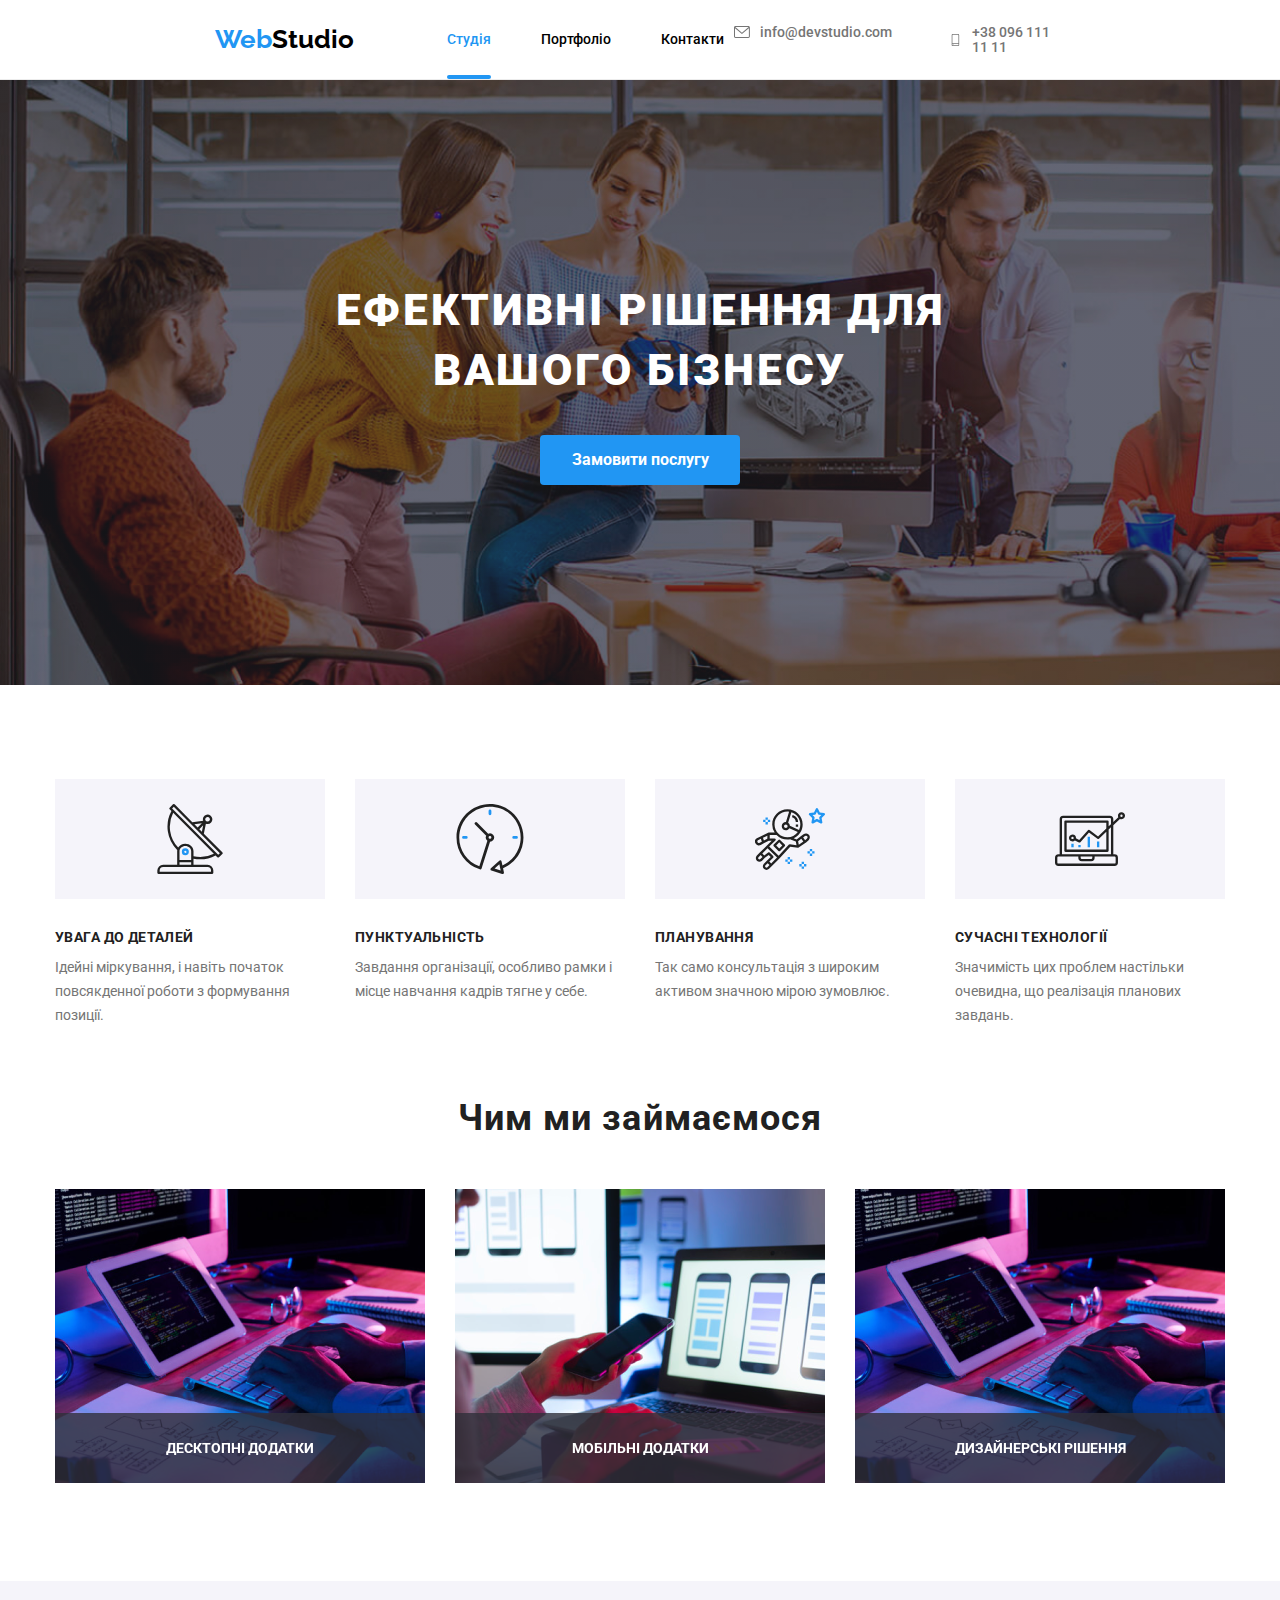
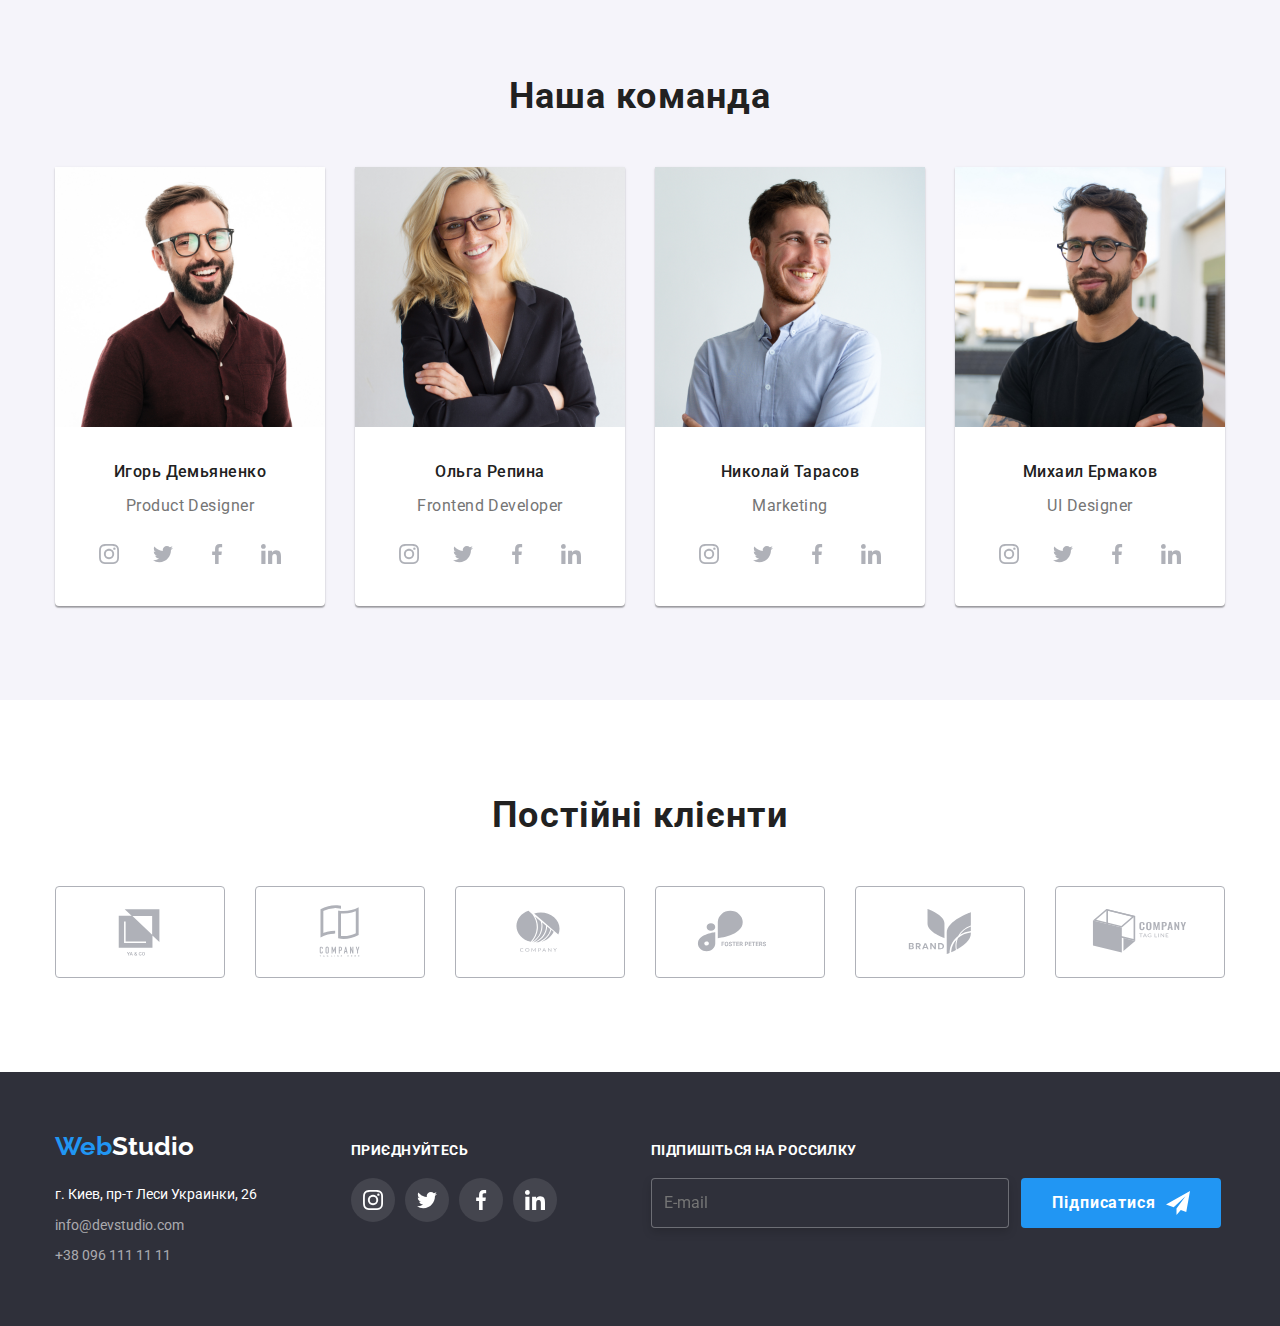
==== index.html @ 9e185c6f "Initial commit" ====
<!DOCTYPE html>
<html lang="ru">

<head>
  <meta charset="UTF-8" />
  <meta http-equiv="X-UA-Compatible" content="IE=edge" />
  <meta name="viewport" content="width=device-width, initial-scale=1.0" />

  <link rel="preconnect" href="https://fonts.googleapis.com" />
  <link rel="preconnect" href="https://fonts.gstatic.com" crossorigin />
  <link
    href="https://fonts.googleapis.com/css2?family=Raleway:wght@400;500;700;900&family=Roboto:wght@500;700;900&display=swap"
    rel="stylesheet" />
  <link href="https://fonts.googleapis.com/css2?family=Raleway:wght@400;500;700;900&family=Roboto" rel="stylesheet" />
  <link rel="stylesheet" href="https://cdn.jsdelivr.net/npm/modern-normalize@1.1.0/modern-normalize.min.css" />

  <link rel="stylesheet" href="./css/main.css" />
  <title>MainPage</title>
</head>

<body>
  <!-- H E A D E R -->
  <header class="header">
    <nav class="header__navigation">
      <a href="" class="header__logo">Web<span>Studio</span></a>
      <ul class="header__list">
        <li>
          <a href="./index.html" class="header__link current">Студія</a>
        </li>
        <li>
          <a href="./portfolio.html" class="header__link">Портфоліо</a>
        </li>
        <!-- <li class="menu-item"> -->
        <li><a href="" class="header__link">Контакти</a></li>
      </ul>
      <ul class="header__contacts">
        <li class="header__contact__element">
          <a href="mailto:info@devstudio.com" class="header__contact__link">
            <svg class="header__contact__svg" width="16" height="12">
              <use href="./img/sprite.svg#icon-envelope"></use>
            </svg>
            info@devstudio.com</a>
        </li>
        <li class="header__contact__element">
          <a href="tel:0961111111" class="header__contact__link">
            <svg class="header__contact__svg" width="16" height="12">
              <use href="./img/sprite.svg#icon-smartphone"></use>
            </svg>
            +38 096 111 11 11</a>
        </li>
      </ul>
    </nav>
  </header>
  <main>
    <!-- H E R O -->
    <section>
      <div class="hero">
        <!-- <div class="container-hero"> -->
        <h1 class="hero__title">Ефективні рішення для вашого бізнесу</h1>
        <!-- </button> -->
        <button data-modal-open class="hero__buttton">
          Замовити послугу
        </button>

        <!-- MODALKA -->

        <div class="backdrop is-hidden" data-modal>
          <div class="modal">
            <button data-modal-close class="modal__close-button">
              <svg width="18" height="18">
                <use href="./img/icons.svg#icon-close-modal"></use>
              </svg>
            </button>
            <form class="modal__form">
              <div class="modal__container">
                <h3 class="modal__title">
                  Залиште свої дані, ми вам передзвонимо
                </h3>
                <div class="modal__field">
                  <label for="username">
                    <span class="modal__field-title">Ім'я</span>
                    <span class="modal__input-field">
                      <input type="text" name="username" id="username" class="modal__input" required
                        pattern="[a-zA-Zа-яА-Я]+">
                      <span class="modal__icon">
                        <svg width="12" height="12">
                          <use href="./img/icons.svg#icon-Name"></use>
                        </svg>
                      </span>
                    </span>
                  </label>
                </div>
                <div class="modal__field">
                  <label for="telnumber">
                    <span class="modal__field-title">Телефон</span>
                    <span class="modal__input-field">
                      <input type="tel" name="telnumber" id="telnumber" class="modal__input" required
                        pattern="[0-9]{3}-[0-9]{3}-[0-9]{2}-[0-9]{2}" title="xxx-xxx-xx-xx">
                      <span class="modal__icon">
                        <svg width="13" height="13">
                          <use href="./img/icons.svg#icon-phone"></use>
                        </svg>
                      </span>
                    </span>
                  </label>
                </div>
                <div class="modal__field">
                  <label for="email">
                    <span class="modal__field-title">Пошта</span>
                    <span class="modal__input-field">
                      <input type="email" name="email" id="email" class="modal__input" required>
                      <span class="modal-form-input-icon">
                        <svg width="15" height="12" class="modal__icon">
                          <use href="./img/icons.svg#icon-mail"></use>
                        </svg>
                      </span>
                    </span>
                  </label>
                </div>
                <div class="modal__field">
                  <label for="user-messege">
                    <span class="modal__field-title">Коментар</span>
                    <textarea name="user-messege" id="user-messege" class="modal__comment"
                      placeholder="Введите текст"></textarea>
                  </label>
                  <input id="user-political" type="checkbox" name="user-political" class="modal__descr visually-hidden">
                  <label for="user-political" class="modal__descr-chek"> Погоджуюся з розсилкою та приймаю <a href=""
                      class="modal__conditions">Умови договору</a></label>
                  <button type="submit" class="modal__button">
                    Відправити
                  </button>
                </div>
              </div>


            </form>
          </div>
        </div>

        <!-- </button> -->
      </div>
    </section>

    <!-- P E R E V A G I -->
    <section class="section">
      <div class="container">
        <h2 class="visually-hidden">переваги</h2>
        <ul class="benefits">
          <li class="benefits__item">
            <div class="benefits__svg">
              <svg width="70" height="70">
                <use href="./img/sprite.svg#icon-antenna"></use>
              </svg>
            </div>

            <h3 class="h3main-page">УВАГА ДО ДЕТАЛЕЙ</h3>
            <p class="p-mainpage">
              Ідейні міркування, і навіть початок повсякденної роботи з
              формування позиції.
            </p>
          </li>

          <li class="benefits__item">
            <div class="benefits__svg">
              <svg width="70" height="70">
                <use href="./img/sprite.svg#icon-clock"></use>
              </svg>
            </div>
            <h3 class="h3main-page">ПУНКТУАЛЬНІСТЬ</h3>
            <p class="p-mainpage">
              Завдання організації, особливо рамки і місце навчання кадрів
              тягне у себе.
            </p>
          </li>

          <li class="benefits__item">
            <div class="benefits__svg">
              <svg width="70" height="70">
                <use href="./img/sprite.svg#icon-astronaut"></use>
              </svg>
            </div>
            <h3 class="h3main-page">ПЛАНУВАННЯ</h3>
            <p class="p-mainpage">
              Так само консультація з широким активом значною мірою зумовлює.
            </p>
          </li>

          <li class="benefits__item">
            <div class="benefits__svg">
              <svg width="70" height="70">
                <use href="./img/sprite.svg#icon-diagram"></use>
              </svg>
            </div>
            <h3 class="h3main-page">СУЧАСНІ ТЕХНОЛОГІЇ</h3>
            <p class="p-mainpage">
              Значимість цих проблем настільки очевидна, що реалізація
              планових завдань.
            </p>
          </li>
        </ul>
      </div>
    </section>

    <!-- WHAT WE ARE DOING  -->
    <section class="section1p">
      <div class="container">
        <h2 class="h2-mainpage">Чим ми займаємося</h2>

        <ul class="not-together">
          <li class="what-we-are-doing__item">
            <img src="./img/box_1.jpeg" width="370" alt="box1" />
            <p class="what-we-are-doing__overlay">ДЕСКТОПНІ ДОДАТКИ</p>
          </li>
          <li class="what-we-are-doing__item">
            <img src="./img/box_2.jpeg" width="370" alt="box2" />
            <p class="what-we-are-doing__overlay">МОБІЛЬНІ ДОДАТКИ</p>
          </li>
          <li class="what-we-are-doing__item">
            <img src="./img/box_1.jpeg" width="370" alt="box3" />
            <p class="what-we-are-doing__overlay">ДИЗАЙНЕРСЬКІ РІШЕННЯ</p>
          </li>
        </ul>
      </div>
    </section>
    <!-- TEAM -->
    <section class="team section">
      <!-- div що описує весь section comandi -->
      <div class="container">
        <h2 class="h2-mainpage">Наша команда</h2>
        <ul class="not-together">
          <li>
            <div class="team__member">
              <img src="./img/team_card1.jpg" width="270" alt="Фото Игоря Демьяненко " />
              <div class="team__posterr">
                <h3 class="team__name">Игорь Демьяненко</h3>
                <p lang="en" class="team__specialty">Product Designer</p>
                <ul class="social-list">
                  <li>
                    <a href="" class="social-list__link">
                      <svg class="social-list__icon" width="20" height="20">
                        <use href="./img/sprite.svg#icon-instagram-2"></use>
                      </svg>
                    </a>
                  </li>
                  <li>
                    <a href="" class="social-list__link">
                      <svg width="20" height="20" class="social-list__icon">
                        <use href="./img/sprite.svg#icon-twitter-1"></use>
                      </svg>
                    </a>
                  </li>
                  <li>
                    <a href="" class="social-list__link">
                      <svg width="20" height="20" class="social-list__icon">
                        <use href="./img/sprite.svg#icon-facebook-1"></use>
                      </svg>
                    </a>
                  </li>
                  <li>
                    <a href="" class="social-list__link">
                      <svg width="20" height="20" class="social-list__icon">
                        <use href="./img/sprite.svg#icon-linkedin-1"></use>
                      </svg>
                    </a>
                  </li>
                </ul>
              </div>
            </div>
          </li>
          <li>
            <div class="team__member">
              <img src="./img/team_card2.jpg" width="270" alt="Фото Ольга Репина" />
              <div class="team__posterr">
                <h3 class="team__name">Ольга Репина</h3>
                <p lang="en" class="team__specialty">Frontend Developer</p>
                <ul class="social-list">
                  <li>
                    <a href="" class="social-list__link">
                      <svg class="social-list__icon" width="20" height="20">
                        <use href="./img/sprite.svg#icon-instagram-2"></use>
                      </svg>
                    </a>
                  </li>
                  <li>
                    <a href="" class="social-list__link">
                      <svg width="20" height="20" class="social-list__icon">
                        <use href="./img/sprite.svg#icon-twitter-1"></use>
                      </svg>
                    </a>
                  </li>
                  <li>
                    <a href="" class="social-list__link">
                      <svg width="20" height="20" class="social-list__icon">
                        <use href="./img/sprite.svg#icon-facebook-1"></use>
                      </svg>
                    </a>
                  </li>
                  <li>
                    <a href="" class="social-list__link">
                      <svg width="20" height="20" class="social-list__icon">
                        <use href="./img/sprite.svg#icon-linkedin-1"></use>
                      </svg>
                    </a>
                  </li>
                </ul>
              </div>
            </div>
          </li>
          <li>
            <div class="team__member">
              <img src="./img/team_card3.jpg" width="270" alt="Фото Николай Тарасов" />
              <div class="team__posterr">
                <h3 class="team__name">Николай Тарасов</h3>
                <p lang="en" class="team__specialty">Marketing</p>
                <ul class="social-list">
                  <li>
                    <a href="" class="social-list__link">
                      <svg class="social-list__icon" width="20" height="20">
                        <use href="./img/sprite.svg#icon-instagram-2"></use>
                      </svg>
                    </a>
                  </li>
                  <li>
                    <a href="" class="social-list__link">
                      <svg width="20" height="20" class="social-list__icon">
                        <use href="./img/sprite.svg#icon-twitter-1"></use>
                      </svg>
                    </a>
                  </li>
                  <li>
                    <a href="" class="social-list__link">
                      <svg width="20" height="20" class="social-list__icon">
                        <use href="./img/sprite.svg#icon-facebook-1"></use>
                      </svg>
                    </a>
                  </li>
                  <li>
                    <a href="" class="social-list__link">
                      <svg width="20" height="20" class="social-list__icon">
                        <use href="./img/sprite.svg#icon-linkedin-1"></use>
                      </svg>
                    </a>
                  </li>
                </ul>
              </div>
            </div>
          </li>
          <li>
            <div class="team__member">
              <img src="./img/team_card4.jpg" width="270" alt="Фото Михаил Ермаков" />
              <div class="team__posterr">
                <h3 class="team__name">Михаил Ермаков</h3>
                <p lang="en" class="team__specialty">UI Designer</p>
                <ul class="social-list">
                  <li>
                    <a href="" class="social-list__link">
                      <svg class="social-list__icon" width="20" height="20">
                        <use href="./img/sprite.svg#icon-instagram-2"></use>
                      </svg>
                    </a>
                  </li>
                  <li>
                    <a href="" class="social-list__link">
                      <svg width="20" height="20" class="social-list__icon">
                        <use href="./img/sprite.svg#icon-twitter-1"></use>
                      </svg>
                    </a>
                  </li>
                  <li>
                    <a href="" class="social-list__link">
                      <svg width="20" height="20" class="social-list__icon">
                        <use href="./img/sprite.svg#icon-facebook-1"></use>
                      </svg>
                    </a>
                  </li>
                  <li>
                    <a href="" class="social-list__link">
                      <svg width="20" height="20" class="social-list__icon">
                        <use href="./img/sprite.svg#icon-linkedin-1"></use>
                      </svg>
                    </a>
                  </li>
                </ul>
              </div>
            </div>
          </li>
        </ul>
      </div>
    </section>
    <!-- C U S T O M E R S -->
    <section class="section">
      <div class="container">
        <h2 class="h2-mainpage">Постійні клієнти</h2>
        <!--not_together універсальний клас для задання gap  -->

        <ul class="not-together">
          <li>
            <a href="" class="customer">
              <svg width="106" height="60" class="customer__svg">
                <use href="./img/sprite.svg#icon-customers-1"></use>
              </svg>
            </a>
          </li>
          <li>
            <a href="" class="customer">
              <svg width="106" height="60" class="customer__svg">
                <use href="./img/sprite.svg#icon-customers-2"></use>
              </svg>
            </a>
          </li>
          <li>
            <a href="" class="customer">
              <svg width="106" height="60" class="customer__svg">
                <use href="./img/sprite.svg#icon-customers-3"></use>
              </svg>
            </a>
          </li>
          <li>
            <a href="" class="customer">
              <svg width="106" height="60" class="customer__svg">
                <use href="./img/sprite.svg#icon-customers-4"></use>
              </svg>
            </a>
          </li>
          <li>
            <a href="" class="customer">
              <svg width="106" height="60" class="customer__svg">
                <use href="./img/sprite.svg#icon-customers-5"></use>
              </svg>
            </a>
          </li>
          <li>
            <a href="" class="customer">
              <svg width="106" height="60" class="customer__svg">
                <use href="./img/sprite.svg#icon-customers-6"></use>
              </svg>
            </a>
          </li>
        </ul>
      </div>
    </section>
  </main>

  <!-- F  O  O  T  E  R  -->
  <footer class="footer">
    <div class="footer-container">

      <address>
        <a href="./index.html" class="footer__logo">Web<span>Studio</span></a>
        <ul class="footer__list">
          <li>
            <a href="https://goo.gl/maps/dvbGAmBfhwLZCgSV6" target="_blank" rel="noopener noreferrer"
              class="footer__adress">г.
              Киев, пр-т Леси Украинки, 26</a>
          </li>
          <li>
            <a href="mailto:info@devstudio.com" class="footer__contact">info@devstudio.com</a>
          </li>
          <li>
            <a href="tel:0961111111" class="footer__contact">+38 096 111 11 11</a>
          </li>
        </ul>
      </address>

      <!-- social network -->

      <div>
        <h2 class="footer__title">Приєднуйтесь</h2>
        <ul class="social-list">
          <li>
            <a href="" class="footer__link">
              <svg width="20" height="20" class="footer__icon">
                <use href="./img/sprite.svg#icon-instagram-2"></use>
              </svg>
            </a>
          </li>
          <li>
            <a href="" class="footer__link">
              <svg width="20" height="20" class="footer__icon">
                <use href="./img/sprite.svg#icon-twitter-1"></use>
              </svg>
            </a>
          </li>
          <li>
            <a href="" class="footer__link">
              <svg width="20" height="20" class="footer__icon">
                <use href="./img/sprite.svg#icon-facebook-1"></use>
              </svg>
            </a>
          </li>
          <li>
            <a href="" class="footer__link">
              <svg width="20" height="20" class="footer__icon">
                <use href="./img/sprite.svg#icon-linkedin-1"></use>
              </svg>
            </a>
          </li>
        </ul>
      </div>

      <!-- </ul> -->
      <!-- subcribe -->
      <div>
        <p class="footer__title">Підпишіться на россилку</p>
        <form class="footer__form">
          <label for="E-mail">
            <input type="email" name="E-mail" id="E-mail" placeholder="E-mail" class="footer__input-main" required>
          </label>
          <button data-modal-open class="footer__buttons">
            Підписатися
            <svg width="24" height="24">
              <use href="./img/icons.svg#icon-send"></use>
            </svg>
          </button>
        </form>
      </div>
    </div>
  </footer>


  <script src="./JS/modal.js"></script>
</body>

</html>
---- css/main.css ----
@charset "UTF-8";
h1,
h2,
h3,
h4,
p {
  margin-top: 0;
  margin-bottom: 0;
}

ul,
ol {
  margin-top: 0;
  margin-bottom: 0;
  padding-left: 0;
}

.img {
  width: 270px;
  height: 260px;
}

button {
  cursor: pointer;
}

/* відміняємо крапки списків */
ul {
  list-style: none;
}

/* Скасовуємо підкреслення у посилань */
a {
  text-decoration: none;
  font-style: normal;
}

/* palitra:
колір основного тексту: color: #000 - primary-text-color
колір вторичного тексту: #212121  - h2-text-color
колір посилань:  color: #2196f3
колір посилань(номер тел. пошта): #757575
колір текстерії: rgba(117, 117, 117, 0.5);
бекграунт колор секцій переваги та what_we_doing:
#E5E5E5
колір тексту в текстерії: rgba(117, 117, 117, 0.5)
колір бордера форми:rgba(33, 33, 33, 0.2);
футер:
лого: 
rgba(33, 150, 243, 1)
rgba(255, 255, 255, 1)
адреса: 
rgba(255, 255, 255, 1)
колір  посилань(номер тел. пошта)-
rgba(255, 255, 255, 0.6)
*/
:root {
  --primary-text-color: #000;
  --h2-h3-text-color: #212121;
  --logo-color: #2196f3;
  --color-link: #757575;
  --back-ground-color: rgba(47, 48, 58);
  --white-main-color: #ffffff;
  --back-gtound-key-kolor: #188ce8;
  --icon-fill-color: #afb1b8;
  --back-ground-key-color-foot: rgba(255, 255, 255, 0.1);
  --border-form: rgba(33, 33, 33, 0.2);
  --textariya-color-next: rgba(117, 117, 117, 0.5);
  --transition-dur-func: 250ms cubic-bezier(0.4, 0, 0.2, 1);
}

body {
  color: var(--primary-text-color);
  font-family: "Roboto";
  height: 100%;
  margin: 0px;
  padding: 0px;
}

.body {
  color: var(--primary-text-color);
  font-family: "Roboto";
  height: 100%;
  margin: 0px;
  padding: 0px;
}

/*--------- GENERAL-------=====-- */
/* класс приховування */
.visually-hidden {
  position: absolute;
  width: 1px;
  height: 1px;
  padding: 0;
  margin: -1px;
  overflow: hidden;
  clip: rect(0, 0, 0, 0);
  white-space: nowrap;
  border: 0;
}

.button {
  padding-left: 22px;
  padding-right: 22px;
  padding-top: 6px;
  padding-bottom: 6px;
}

.port {
  width: 80%;
  height: 92%;
}

.not-together {
  display: -webkit-box;
  display: -ms-flexbox;
  display: flex;
  gap: 30px;
}

.p-mainpage {
  display: -webkit-box;
  display: -ms-flexbox;
  display: flex;
  height: 75px;
  font-style: normal;
  font-weight: 400;
  font-size: 14px;
  line-height: 24px;
  color: var(--color-link);
}

.h2-mainpage {
  display: -webkit-box;
  display: -ms-flexbox;
  display: flex;
  margin-bottom: 50px;
  -webkit-box-pack: center;
  -ms-flex-pack: center;
  justify-content: center;
  font-style: normal;
  font-weight: 700;
  font-size: 36px;
  line-height: 42px;
  letter-spacing: 0.03em;
  color: var(--h2-h3-text-color);
}

.h3main-page {
  color: var(--h2-h3-text-color);
  font-style: normal;
  font-weight: 700;
  font-size: 14px;
  line-height: 16px;
  letter-spacing: 0.03em;
  text-transform: uppercase;
  display: -webkit-box;
  display: -ms-flexbox;
  display: flex;
  margin-bottom: 10px;
  margin-top: 30px;
}

/* всі контейнери width: 1170px; */
.container {
  width: 1170px;
  margin-left: auto;
  margin-right: auto;
}

.footer-container {
  width: 1170px;
  margin-left: auto;
  margin-right: auto;
  display: -webkit-box;
  display: -ms-flexbox;
  display: flex;
  -webkit-box-align: baseline;
      -ms-flex-align: baseline;
          align-items: baseline;
  gap: 94px;
}

.section {
  padding-top: 94px;
  padding-bottom: 94px;
}

.section1p {
  padding-bottom: 94px;
}

.container1 {
  width: 1200px;
  padding-left: 15px;
  padding-right: 15px;
  margin: 0 auto;
}

/* всі контейнери width: 1600px; */
.wide {
  max-width: 1630px;
}

.padding-top-0 {
  padding-top: 0px;
}

.header__logo {
  color: var(--logo-color);
  font-weight: bold;
  font-size: 26px;
  font-family: "Raleway";
  line-height: 190.75%;
  margin-right: 43px;
  -webkit-transition: color var(--transition-dur-func);
  transition: color var(--transition-dur-func);
}
.header__logo:hover, .header__logo:focus {
  color: var(--logo-color);
}
.header__logo > span {
  color: var(--primary-text-color);
}

.backdrop {
  position: fixed;
  width: 100%;
  height: 100%;
  top: 0%;
  left: 0%;
  background-color: rgba(0, 0, 0, 0.2);
  -webkit-transition: background-color var(--transition-dur-func);
  transition: background-color var(--transition-dur-func);
}
.backdrop.is-hidden {
  visibility: visible;
  opacity: 0;
  pointer-events: none;
}

/* кнопка модалки */
.modal__close-button {
  position: absolute;
  top: 10px;
  right: 10px;
  display: -webkit-box;
  display: -ms-flexbox;
  display: flex;
  -webkit-box-pack: center;
      -ms-flex-pack: center;
          justify-content: center;
  -webkit-box-align: center;
      -ms-flex-align: center;
          align-items: center;
  height: 30px;
  width: 30px;
  border-radius: 50%;
  background-color: transparent;
  border: 1px solid rgba(0, 0, 0, 0.1);
  padding: 0;
  -webkit-transition: fill var(--transition-dur-func);
  transition: fill var(--transition-dur-func);
}
.modal__close-button:focus, .modal__close-button:hover {
  fill: var(--logo-color);
}

.modal__button {
  display: -webkit-box;
  display: -ms-flexbox;
  display: flex;
  background-color: var(--logo-color);
  color: var(--white-main-color);
  width: 200px;
  height: 50px;
  border: var(--back-ground-color);
  -webkit-box-shadow: 0px 1px 3px rgba(0, 0, 0, 0.12), 0px 1px 1px rgba(0, 0, 0, 0.14), 0px 2px 1px rgba(0, 0, 0, 0.2);
          box-shadow: 0px 1px 3px rgba(0, 0, 0, 0.12), 0px 1px 1px rgba(0, 0, 0, 0.14), 0px 2px 1px rgba(0, 0, 0, 0.2);
  font-family: "Roboto";
  font-style: normal;
  font-weight: 700;
  font-size: 16px;
  margin: 0 auto;
  -webkit-box-align: center;
      -ms-flex-align: center;
          align-items: center;
  -webkit-box-pack: center;
      -ms-flex-pack: center;
          justify-content: center;
  border-radius: 4px;
  -webkit-transition: background-color var(--transition-dur-func);
  transition: background-color var(--transition-dur-func);
}
.modal__button:hover, .modal__button:focus {
  background-color: var(--back-gtound-key-kolor);
}

/* ------MODAL-FORM------- */
.modal {
  position: fixed;
  display: -webkit-box;
  display: -ms-flexbox;
  display: flex;
  -webkit-box-pack: center;
      -ms-flex-pack: center;
          justify-content: center;
  -webkit-box-align: center;
      -ms-flex-align: center;
          align-items: center;
  -webkit-transform: translate(-50%, -50%);
          transform: translate(-50%, -50%);
  top: 50%;
  left: 50%;
  width: 528px;
  height: 580px;
  background-color: #ffffff;
  -webkit-box-shadow: 0px 1px 3px rgba(0, 0, 0, 0.12), 0px 1px 1px rgba(0, 0, 0, 0.14), 0px 2px 1px rgba(0, 0, 0, 0.2);
          box-shadow: 0px 1px 3px rgba(0, 0, 0, 0.12), 0px 1px 1px rgba(0, 0, 0, 0.14), 0px 2px 1px rgba(0, 0, 0, 0.2);
  border-radius: 4px;
  -webkit-transition: background-color var(--transition-dur-func);
  transition: background-color var(--transition-dur-func);
}

.modal__form {
  display: -webkit-box;
  display: -ms-flexbox;
  display: flex;
  -webkit-box-orient: vertical;
  -webkit-box-direction: normal;
      -ms-flex-direction: column;
          flex-direction: column;
  width: 100%;
  height: 100%;
}

.modal__container {
  height: 100%;
  padding: 40px;
}

/* заголовок модалки */
.modal__title {
  font-family: "Roboto";
  font-style: normal;
  font-weight: 700;
  font-size: 20px;
  line-height: 23px;
  letter-spacing: 0.03em;
  color: var(--h2-h3-text-color);
  padding-bottom: 16px;
  text-align: center;
}

.modal__field:not(:last-child) {
  padding-bottom: 10px;
}

.modal__field-title {
  display: block;
  font-family: "Roboto";
  font-style: normal;
  font-weight: 400;
  font-size: 12px;
  line-height: 14px;
  margin-bottom: 4px;
  color: var(--color-link);
}

.modal__input-field {
  display: block;
  position: relative;
  height: 40px;
}

/* опис класу вводу данних */
.modal__input {
  width: 100%;
  border: 1px solid var(--border-form);
  border-radius: 4px;
  height: 40px;
  padding-left: 42px;
  color: #000;
  -webkit-transition: border var(--transition-dur-func);
  transition: border var(--transition-dur-func);
}
.modal__input:focus {
  outline: none;
  border: 1px solid var(--border-form);
}
.modal__input:focus + .modal-form-input-icon {
  fill: var(--logo-color);
}
.modal__input:focus {
  border: 1px solid var(--logo-color);
}

/* клас для іконок */
.modal__icon {
  position: absolute;
  top: 0%;
  left: 15px;
  -webkit-transform: translate(-16%, 112%);
          transform: translate(-16%, 112%);
  -webkit-transition: var(--transition-dur-func);
  transition: var(--transition-dur-func);
  font-family: "Roboto";
  font-style: normal;
  font-weight: 400;
  font-size: 16px;
  line-height: 20px;
  display: -webkit-box;
  display: -ms-flexbox;
  display: flex;
  -webkit-box-align: center;
      -ms-flex-align: center;
          align-items: center;
  letter-spacing: 0.03em;
  color: rgba(255, 255, 255, 0.6);
}

.modal__field-title {
  display: block;
  font-family: "Roboto";
  font-style: normal;
  font-weight: 400;
  font-size: 12px;
  line-height: 14px;
  margin-bottom: 4px;
  color: var(--color-link);
}

.modal__comment {
  resize: none;
  width: 100%;
  height: 120px;
  border: 1px solid var(--border-form);
  outline: none;
  color: var(--textariya-color-next);
  border-radius: 4px;
  font-family: "Roboto";
  padding: 16px 12px;
  font-style: normal;
  font-weight: 400;
  font-size: 12px;
  -webkit-transition: border-color var(--transition-dur-func);
  transition: border-color var(--transition-dur-func);
}
.modal__comment:focus {
  border: 1px solid var(--logo-color);
}

.modal__descr {
  border: 1px solid var(--border-form);
  outline: none;
}
.modal__descr:focus {
  border: var(--logo-color);
}

.modal__descr-chek {
  display: -webkit-box;
  display: -ms-flexbox;
  display: flex;
  -webkit-box-align: center;
      -ms-flex-align: center;
          align-items: center;
  font-family: "Roboto";
  font-style: normal;
  font-weight: 400;
  font-size: 14px;
  line-height: 24px;
  margin-bottom: 20px;
  margin-top: 20px;
  color: var(--color-link);
  letter-spacing: 0.4px;
  -webkit-box-pack: center;
      -ms-flex-pack: center;
          justify-content: center;
}
.modal__descr-chek::before {
  margin-right: 9px;
  content: "";
  display: block;
  width: 16px;
  height: 15px;
  border: 2px solid var(--h2-h3-text-color);
  cursor: pointer;
  border-radius: 4px;
}

.modal__descr:checked + .modal__descr-chek::before {
  background-color: var(--logo-color);
  border: none;
  background-image: url(../img/galochka.svg);
  background-repeat: no-repeat;
  background-position: 50% 50%;
}

/* класс для посилання умови договору */
.modal__conditions {
  color: var(--logo-color);
  text-decoration: underline;
  margin-left: 4px;
}

.footer__form {
  display: -webkit-box;
  display: -ms-flexbox;
  display: flex;
}

.footer__input-main {
  border: 1px solid rgba(255, 255, 255, 0.3);
  -webkit-filter: drop-shadow(0px 4px 4px rgba(0, 0, 0, 0.15));
          filter: drop-shadow(0px 4px 4px rgba(0, 0, 0, 0.15));
  border-radius: 4px;
  width: 358px;
  height: 50px;
  padding-left: 12px;
  color: rgba(255, 255, 255, 0.6);
  background-color: var(--back-ground-color);
  font-size: 16px;
}

.footer__input-portfolio {
  border: 1px solid rgba(255, 255, 255, 0.3);
  -webkit-filter: drop-shadow(0px 4px 4px rgba(0, 0, 0, 0.15));
          filter: drop-shadow(0px 4px 4px rgba(0, 0, 0, 0.15));
  border-radius: 4px;
  padding-left: 12px;
  color: rgba(255, 255, 255, 0.6);
  background-color: var(--back-ground-color);
  font-size: 16px;
  width: 343px;
  height: 46px;
}

.benefits {
  display: -webkit-box;
  display: -ms-flexbox;
  display: flex;
  gap: 30px;
}

/* загальний клас для розміщення переваг */
.benefits__item {
  width: 270px;
  height: 224px;
}

.benefits__svg {
  display: -webkit-box;
  display: -ms-flexbox;
  display: flex;
  -webkit-box-pack: center;
  -ms-flex-pack: center;
  justify-content: center;
  -webkit-box-align: center;
  -ms-flex-align: center;
  align-items: center;
  width: 270px;
  height: 120px;
  background-color: #f5f4fa;
}

/* <!-- C H I M  M I Z A U M A E M O S  --> */
.what-we-are-doing__item {
  position: relative;
}

.what-we-are-doing__overlay {
  position: absolute;
  left: 0;
  top: 75%;
  display: -webkit-box;
  display: -ms-flexbox;
  display: flex;
  width: 100%;
  height: 70px;
  color: var(--white-main-color);
  background-color: rgba(47, 48, 58, 0.8);
  font-family: "Roboto";
  font-weight: 700;
  font-style: normal;
  font-size: 14px;
  line-height: 16px;
  line-height: 100%;
  -webkit-box-align: center;
      -ms-flex-align: center;
          align-items: center;
  -webkit-box-pack: center;
      -ms-flex-pack: center;
          justify-content: center;
}

/* <!--  T E A M--> */
/* оформлення заголовків постерів та опису */
/* фон */
.team {
  background-color: #f5f4fa;
}

.team__member {
  background-color: #ffffff;
  -webkit-box-shadow: 0px 1px 3px rgba(0, 0, 0, 0.12), 0px 1px 1px rgba(0, 0, 0, 0.14), 0px 2px 1px rgba(0, 0, 0, 0.2);
          box-shadow: 0px 1px 3px rgba(0, 0, 0, 0.12), 0px 1px 1px rgba(0, 0, 0, 0.14), 0px 2px 1px rgba(0, 0, 0, 0.2);
  border-radius: 0px 0px 4px 4px;
}

.team__posterr {
  padding: 30px;
  text-align: center;
}

/* ,імя, */
.team__name {
  font-style: normal;
  font-weight: 500;
  font-size: 16px;
  line-height: 19px;
  margin-bottom: 10px;
  letter-spacing: 0.03em;
  color: var(--h2-h3-text-color);
}

/* чим замається */
.team__specialty {
  margin-top: 16px;
  font-weight: 400;
  font-size: 16px;
  line-height: 1.18;
  letter-spacing: 0.03em;
  color: var(--color-link);
  margin-bottom: 16px;
}

.down {
  padding-top: 94px;
  padding-bottom: 50px;
}

/* клас всіх карток */
.kartoteka {
  -webkit-box-pack: justify;
      -ms-flex-pack: justify;
          justify-content: space-between;
}

/* учасники */
/* класс постер */
.poster {
  width: 270px;
  height: 368px;
  background-color: #ffffff;
  -webkit-box-shadow: 0px 1px 3px rgba(0, 0, 0, 0.12), 0px 1px 1px rgba(0, 0, 0, 0.14), 0px 2px 1px rgba(0, 0, 0, 0.2);
          box-shadow: 0px 1px 3px rgba(0, 0, 0, 0.12), 0px 1px 1px rgba(0, 0, 0, 0.14), 0px 2px 1px rgba(0, 0, 0, 0.2);
  border-radius: 0px 0px 4px 4px;
  text-align: center;
}
.poster:not(:last-child) {
  margin-right: 40px;
}

/* КЛАС ОПИСУ SVG */
.social-list {
  display: -webkit-box;
  display: -ms-flexbox;
  display: flex;
  gap: 10px;
  -webkit-box-pack: center;
      -ms-flex-pack: center;
          justify-content: center;
}

/* LINK SOCIAL WEB
lmlml
  */
.social-list__link {
  display: -webkit-box;
  display: -ms-flexbox;
  display: flex;
  width: 44px;
  background-color: var(--white-main-color);
  height: 44px;
  border-radius: 50%;
  -webkit-box-pack: center;
      -ms-flex-pack: center;
          justify-content: center;
  -webkit-box-align: center;
      -ms-flex-align: center;
          align-items: center;
  -webkit-transition: background-color var(--transition-dur-func), fill var(--transition-dur-func);
  transition: background-color var(--transition-dur-func), fill var(--transition-dur-func);
}
.social-list__link:focus, .social-list__link:hover {
  background-color: var(--logo-color);
}
.social-list__link:focus .social-list__icon, .social-list__link:hover .social-list__icon {
  fill: var(--white-main-color);
}

/* клас SVG */
.social-list__icon {
  fill: var(--icon-fill-color);
}

/* -- C U S T O M E R S --> */
.what_we_doing-item {
  width: 170px;
  height: 92px;
}

.customer {
  display: -webkit-box;
  display: -ms-flexbox;
  display: flex;
  border: 1px solid var(--icon-fill-color);
  border-radius: 4px;
  -webkit-box-align: center;
      -ms-flex-align: center;
          align-items: center;
  -webkit-box-pack: center;
      -ms-flex-pack: center;
          justify-content: center;
  color: var(--icon-fill-color);
  width: 170px;
  height: 92px;
  -webkit-transition: color var(--transition-dur-func), border-color var(--transition-dur-func);
  transition: color var(--transition-dur-func), border-color var(--transition-dur-func);
}
.customer:hover, .customer:focus {
  border-color: var(--logo-color);
  color: var(--logo-color);
}

.customer__svg {
  fill: currentColor;
}

.footer {
  background-color: var(--back-ground-color);
  padding-top: 60px;
  padding-bottom: 60px;
  -webkit-box-align: center;
      -ms-flex-align: center;
          align-items: center;
  display: -webkit-box;
  display: -ms-flexbox;
  display: flex;
}

.footer__logo {
  display: -webkit-box;
  display: -ms-flexbox;
  display: flex;
  margin-bottom: 20px;
  color: var(--logo-color);
  font-weight: bold;
  font-size: 26px;
  font-family: "Raleway", "sans-serif";
}
.footer__logo > span {
  color: var(--white-main-color);
}

.footer__list {
  display: -webkit-box;
  display: -ms-flexbox;
  display: flex;
  -webkit-box-orient: vertical;
  -webkit-box-direction: normal;
      -ms-flex-direction: column;
          flex-direction: column;
  gap: 9px;
  width: -webkit-max-content;
  width: -moz-max-content;
  width: max-content;
}

.footer__adress {
  color: rgb(255, 255, 255);
  font-size: 14px;
  line-height: 24px;
  margin-bottom: 9px;
  width: 200px;
}
.footer__adress:hover, .footer__adress:focus {
  color: var(--logo-color);
}

.footer__contact {
  color: rgba(255, 255, 255, 0.6);
  font-size: 14px;
  line-height: 150%;
  margin-bottom: 9px;
  -webkit-transition: color var(--transition-dur-func);
  transition: color var(--transition-dur-func);
}
.footer__contact:hover, .footer__contact:focus {
  color: var(--logo-color);
}

.footer__title {
  color: var(--white-main-color);
  font-style: normal;
  font-weight: 700;
  font-size: 14px;
  line-height: 16px;
  letter-spacing: 0.03em;
  margin-bottom: 20px;
  text-transform: uppercase;
}

.footer__link {
  width: 44px;
  height: 44px;
  border-radius: 50%;
  display: -webkit-box;
  display: -ms-flexbox;
  display: flex;
  -webkit-box-pack: center;
      -ms-flex-pack: center;
          justify-content: center;
  -webkit-box-align: center;
      -ms-flex-align: center;
          align-items: center;
  fill: var(--white-main-color);
  background-color: var(--back-ground-key-color-foot);
  -webkit-transition: background-color var(--transition-dur-func);
  transition: background-color var(--transition-dur-func);
}
.footer__link:hover, .footer__link:focus {
  background-color: var(--back-gtound-key-kolor);
}
.footer__link:hover .footer__icon, .footer__link:focus .footer__icon {
  fill: var(--white-main-color);
}

.email {
  font-family: "Roboto";
  font-style: normal;
  font-weight: 400;
  font-size: 16px;
  line-height: 20px;
  display: -webkit-box;
  display: -ms-flexbox;
  display: flex;
  -webkit-box-align: center;
      -ms-flex-align: center;
          align-items: center;
  letter-spacing: 0.03em;
  color: rgba(255, 255, 255, 0.6);
}

/* КЛАСС СПИСКУ ФУТЕРА ДЛЯ РОЗЄДНАННЯ ЕЛЕМЕНТІВ */
.footer__buttons {
  display: -webkit-box;
  display: -ms-flexbox;
  margin-left: 12px;
  display: flex;
  background-color: var(--logo-color);
  color: var(--white-main-color);
  width: 200px;
  height: 50px;
  border: var(--back-ground-color);
  font-family: "Roboto";
  letter-spacing: 0.06em;
  font-style: normal;
  font-weight: 700;
  font-size: 16px;
  line-height: 30px;
  -webkit-box-align: center;
  -ms-flex-align: center;
  align-items: center;
  -webkit-box-pack: center;
  -ms-flex-pack: center;
  justify-content: center;
  gap: 10px;
  border-radius: 4px;
  -webkit-transition: background-color var(--transition-dur-func);
  transition: background-color var(--transition-dur-func);
}
.footer__buttons:hover, .footer__buttons:focus {
  background-color: var(--back-gtound-key-kolor);
}

/* H E A D E R */
.header {
  border-bottom: Solid 1px #ececec;
  height: 80px;
  padding-left: 215px;
  padding-right: 215px;
  display: -webkit-box;
  display: -ms-flexbox;
  display: flex;
  -webkit-box-align: center;
  -ms-flex-align: center;
  align-items: center;
  -webkit-box-pack: justify;
  -ms-flex-pack: justify;
  justify-content: space-between;
}

/* розсунення елементів навігації сайту */
.header__navigation {
  display: -webkit-box;
  display: -ms-flexbox;
  display: flex;
  -webkit-box-align: center;
  -ms-flex-align: center;
  align-items: center;
  width: 1200px;
  margin-left: auto;
  margin-right: auto;
  font-family: "Roboto";
  font-weight: 500;
}

/* навігація сайту */
.header__list {
  display: -webkit-box;
  display: -ms-flexbox;
  display: flex;
}

.header__link {
  color: var(--primary-text-color);
  font-weight: 500;
  font-size: 14px;
  line-height: 100%;
  padding: 32px 0px;
  margin-left: 50px;
  -webkit-transition: color var(--transition-dur-func);
  transition: color var(--transition-dur-func);
}
.header__link:hover, .header__link:focus {
  color: var(--logo-color);
}
.header__link.current {
  color: var(--logo-color);
  position: relative;
}
.header__link.current::after {
  position: absolute;
  content: "";
  display: block;
  background-color: var(--logo-color);
  border-radius: 2px;
  width: 100%;
  height: 4px;
  -webkit-box-sizing: border-box;
  box-sizing: border-box;
  bottom: 0;
  left: 0;
}

/* розсунення елементів навігації */
/* класс контакти хедера */
.header__contacts {
  margin-left: auto;
  display: -webkit-box;
  display: -ms-flexbox;
  display: flex;
}

.header__contact__element:not(:last-child) {
  padding-right: 47px;
}

/* посилання на номер телефону та е-mail */
.header__contact__link {
  display: -webkit-box;
  display: -ms-flexbox;
  display: flex;
  color: var(--color-link);
  font-weight: 500;
  font-size: 14px;
  line-height: 102.5625%;
  padding: 32px 0px;
  -webkit-box-align: center;
  -ms-flex-align: center;
  align-items: center;
  -webkit-transition: color 750ms cubic-bezier(0.4, 0, 0.2, 1);
  transition: color 750ms cubic-bezier(0.4, 0, 0.2, 1);
  /* покраска SVG при ховері і фокусі */
}
.header__contact__link::before {
  content: "";
  margin-right: 10px;
}
.header__contact__link:hover, .header__contact__link:focus {
  color: var(--logo-color);
}
.header__contact__link:hover .header__contact__svg, .header__contact__link:focus .header__contact__svg {
  fill: var(--logo-color);
}

/* SVG */
.header__contact__svg {
  fill: var(--color-link);
  display: -webkit-box;
  display: -ms-flexbox;
  display: flex;
  -webkit-box-pack: center;
  -ms-flex-pack: center;
  justify-content: center;
  margin-right: 10px;
  -webkit-transition-property: fill;
  transition-property: fill;
  -webkit-transition-duration: 1000ms;
  transition-duration: 1000ms;
  -webkit-transition-timing-function: cubic-bezier(0.4, 0, 0.2, 1);
  transition-timing-function: cubic-bezier(0.4, 0, 0.2, 1);
}

/* -------END--HEADER------------------------- */
.hero {
  background-image: -webkit-gradient(linear, left top, left bottom, from(rgba(47, 48, 58, 0.4)), to(rgba(47, 48, 58, 0.4))), url(../img/Img-14.jpg);
  background-image: linear-gradient(rgba(47, 48, 58, 0.4), rgba(47, 48, 58, 0.4)), url(../img/Img-14.jpg);
  background-size: cover;
  background-color: var(--back-ground-color);
  max-width: 1600px;
  margin: 0 auto;
  padding: 200px 0px;
}

.hero__title {
  display: -webkit-box;
  display: -ms-flexbox;
  display: flex;
  text-align: center;
  height: 120px;
  color: var(--white-main-color);
  -webkit-box-pack: center;
      -ms-flex-pack: center;
          justify-content: center;
  letter-spacing: 0.06em;
  line-height: 1.37;
  text-transform: uppercase;
  font-size: 44px;
  font-weight: 900;
  margin: 0 auto;
  margin-bottom: 35px;
  max-width: 695px;
  -webkit-box-align: center;
      -ms-flex-align: center;
          align-items: center;
}

/* Кнопка HERO */
.hero__buttton {
  display: -webkit-box;
  display: -ms-flexbox;
  display: flex;
  background-color: var(--logo-color);
  color: var(--white-main-color);
  width: 200px;
  height: 50px;
  border: var(--back-ground-color);
  font-family: "Roboto";
  font-style: normal;
  font-weight: 700;
  font-size: 16px;
  margin: 0 auto;
  -webkit-box-align: center;
      -ms-flex-align: center;
          align-items: center;
  -webkit-box-pack: center;
      -ms-flex-pack: center;
          justify-content: center;
  border-radius: 4px;
  -webkit-transition: background-color var(--transition-dur-func);
  transition: background-color var(--transition-dur-func);
}
.hero__buttton:hover, .hero__buttton:focus {
  background-color: var(--back-gtound-key-kolor);
}

.main-portfolio {
  padding-top: 94px;
  padding-bottom: 94px;
}

/* клас розміщення фільтрів сторінки */
.main-portfolio__filters {
  display: -webkit-box;
  display: -ms-flexbox;
  display: flex;
  margin-bottom: 34px;
  -webkit-box-pack: center;
      -ms-flex-pack: center;
          justify-content: center;
}

.main-portfolio__button {
  color: var(--h2-h3-text-color);
  font-weight: 500;
  font-size: 16px;
  line-height: 26px;
  font-family: "Roboto";
  font-style: normal;
  cursor: pointer;
  border: #ffffff;
  border-radius: 4px;
  background-color: #f5f4fa;
  padding: 6px 22px;
  -webkit-transition: color var(--transition-dur-func), background-color var(--transition-dur-func);
  transition: color var(--transition-dur-func), background-color var(--transition-dur-func);
}
.main-portfolio__button:hover, .main-portfolio__button:focus {
  color: var(--white-main-color);
  background-color: var(--back-gtound-key-kolor);
  -webkit-box-shadow: 0px 1px 3px rgba(0, 0, 0, 0.12), 0px 1px 1px rgba(0, 0, 0, 0.14), 0px 2px 1px rgba(0, 0, 0, 0.2);
          box-shadow: 0px 1px 3px rgba(0, 0, 0, 0.12), 0px 1px 1px rgba(0, 0, 0, 0.14), 0px 2px 1px rgba(0, 0, 0, 0.2);
  -webkit-transition: var(--transition-dur-func);
  transition: var(--transition-dur-func);
}

/* задання класу на li кнопок */
.main-portfolio__itemt:not(:last-child) {
  display: -webkit-box;
  display: -ms-flexbox;
  display: flex;
  margin-right: 8px;
}

/* клас розміщення карток */
.main-portfolio__cards {
  display: -webkit-box;
  display: -ms-flexbox;
  display: flex;
  -ms-flex-wrap: wrap;
      flex-wrap: wrap;
  gap: 30px;
}

.main-portfolio__cardmain {
  border: solid 1px #eeeeee;
  position: relative;
  overflow: hidden;
}
.main-portfolio__cardmain:focus, .main-portfolio__cardmain:hover {
  -webkit-transition: color var(--transition-dur-func);
  transition: color var(--transition-dur-func);
  -webkit-box-shadow: 0px 1px 3px rgba(0, 0, 0, 0.12), 0px 1px 1px rgba(0, 0, 0, 0.14), 0px 2px 1px rgba(0, 0, 0, 0.2);
          box-shadow: 0px 1px 3px rgba(0, 0, 0, 0.12), 0px 1px 1px rgba(0, 0, 0, 0.14), 0px 2px 1px rgba(0, 0, 0, 0.2);
}

.main-portfolio__link-wrapper {
  position: relative;
  overflow: hidden;
}
.main-portfolio__link-wrapper:hover .main-portfolio__overlay, .main-portfolio__link-wrapper:focus .main-portfolio__overlay {
  -webkit-transform: translate(0, 0);
          transform: translate(0, 0);
}

.main-portfolio__img-wrapper {
  position: relative;
  overflow: hidden;
}

.main-portfolio__overlay {
  position: absolute;
  padding-top: 63px;
  padding-right: 24px;
  padding-left: 24px;
  padding-bottom: 63px;
  font-family: "Roboto";
  font-style: normal;
  font-weight: 400;
  font-size: 18px;
  line-height: 28px;
  letter-spacing: 0.03em;
  color: var(--white-main-color);
  background-color: rgba(33, 150, 243, 0.9);
  -webkit-transform: translate(0, 140%);
          transform: translate(0, 140%);
  -webkit-transition: -webkit-transform 500ms linear;
  transition: -webkit-transform 500ms linear;
  transition: transform 500ms linear;
  transition: transform 500ms linear, -webkit-transform 500ms linear;
}

.main-portfolio__description {
  padding-top: 20px;
  padding-left: 24px;
  padding-bottom: 20px;
  padding-right: 24px;
}

.main-portfolio__subtitle {
  font-family: "Roboto";
  color: var(--h2-h3-text-color);
  font-weight: 700;
  font-size: 18px;
  font-style: normal;
  line-height: 36px;
  text-align: left;
  margin-bottom: 4px;
}

/* опис постерів */
.main-portfolio__paragraph {
  color: var(--color-link);
  font-size: 16px;
  line-height: 187.5%;
  text-align: left;
}/*# sourceMappingURL=main.css.map */
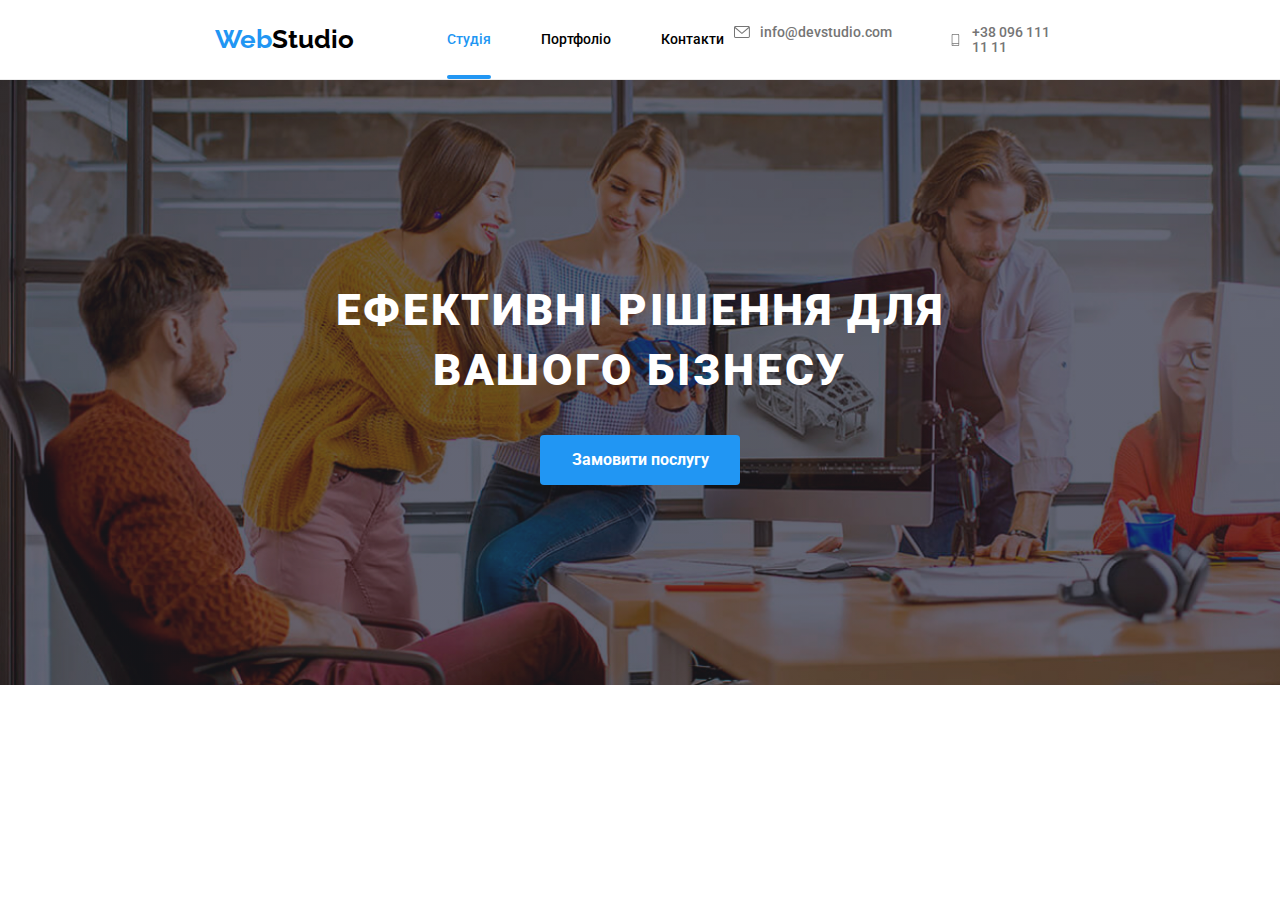
==== commit 6a65cd31: "first" ====
--- a/index.html
+++ b/index.html
@@ -55,16 +55,16 @@
     <!-- H E R O -->
     <section>
       <div class="hero">
-        <!-- <div class="container-hero"> -->
+
         <h1 class="hero__title">Ефективні рішення для вашого бізнесу</h1>
-        <!-- </button> -->
+
         <button data-modal-open class="hero__buttton">
           Замовити послугу
         </button>
 
         <!-- MODALKA -->
 
-        <div class="backdrop is-hidden" data-modal>
+        <!-- <div class="backdrop is-hidden" data-modal>
           <div class="modal">
             <button data-modal-close class="modal__close-button">
               <svg width="18" height="18">
@@ -135,14 +135,14 @@
 
             </form>
           </div>
-        </div>
+        </div> -->
 
         <!-- </button> -->
       </div>
     </section>
 
     <!-- P E R E V A G I -->
-    <section class="section">
+    <!-- <section class="section">
       <div class="container">
         <h2 class="visually-hidden">переваги</h2>
         <ul class="benefits">
@@ -199,32 +199,32 @@
           </li>
         </ul>
       </div>
-    </section>
+    </section> -->
 
     <!-- WHAT WE ARE DOING  -->
-    <section class="section1p">
+    <!-- <section class="section1p">
       <div class="container">
         <h2 class="h2-mainpage">Чим ми займаємося</h2>
 
         <ul class="not-together">
           <li class="what-we-are-doing__item">
-            <img src="./img/box_1.jpeg" width="370" alt="box1" />
+            <img src="./img/box_1.jpg" width="370" alt="box1" />
             <p class="what-we-are-doing__overlay">ДЕСКТОПНІ ДОДАТКИ</p>
           </li>
           <li class="what-we-are-doing__item">
-            <img src="./img/box_2.jpeg" width="370" alt="box2" />
+            <img src="./img/box_2.jpg" width="370" alt="box2" />
             <p class="what-we-are-doing__overlay">МОБІЛЬНІ ДОДАТКИ</p>
           </li>
           <li class="what-we-are-doing__item">
-            <img src="./img/box_1.jpeg" width="370" alt="box3" />
+            <img src="./img/box_3.jpg" width="370" alt="box3" />
             <p class="what-we-are-doing__overlay">ДИЗАЙНЕРСЬКІ РІШЕННЯ</p>
           </li>
         </ul>
       </div>
-    </section>
+    </section> -->
     <!-- TEAM -->
-    <section class="team section">
-      <!-- div що описує весь section comandi -->
+    <!-- <section class="team section">
+     
       <div class="container">
         <h2 class="h2-mainpage">Наша команда</h2>
         <ul class="not-together">
@@ -386,12 +386,12 @@
           </li>
         </ul>
       </div>
-    </section>
+    </section> -->
     <!-- C U S T O M E R S -->
-    <section class="section">
+    <!-- <section class="section">
       <div class="container">
         <h2 class="h2-mainpage">Постійні клієнти</h2>
-        <!--not_together універсальний клас для задання gap  -->
+        
 
         <ul class="not-together">
           <li>
@@ -438,11 +438,11 @@
           </li>
         </ul>
       </div>
-    </section>
+    </section> -->
   </main>
 
   <!-- F  O  O  T  E  R  -->
-  <footer class="footer">
+  <!-- <footer class="footer">
     <div class="footer-container">
 
       <address>
@@ -462,7 +462,6 @@
         </ul>
       </address>
 
-      <!-- social network -->
 
       <div>
         <h2 class="footer__title">Приєднуйтесь</h2>
@@ -498,8 +497,7 @@
         </ul>
       </div>
 
-      <!-- </ul> -->
-      <!-- subcribe -->
+     
       <div>
         <p class="footer__title">Підпишіться на россилку</p>
         <form class="footer__form">
@@ -515,7 +513,7 @@
         </form>
       </div>
     </div>
-  </footer>
+  </footer> -->
 
 
   <script src="./JS/modal.js"></script>
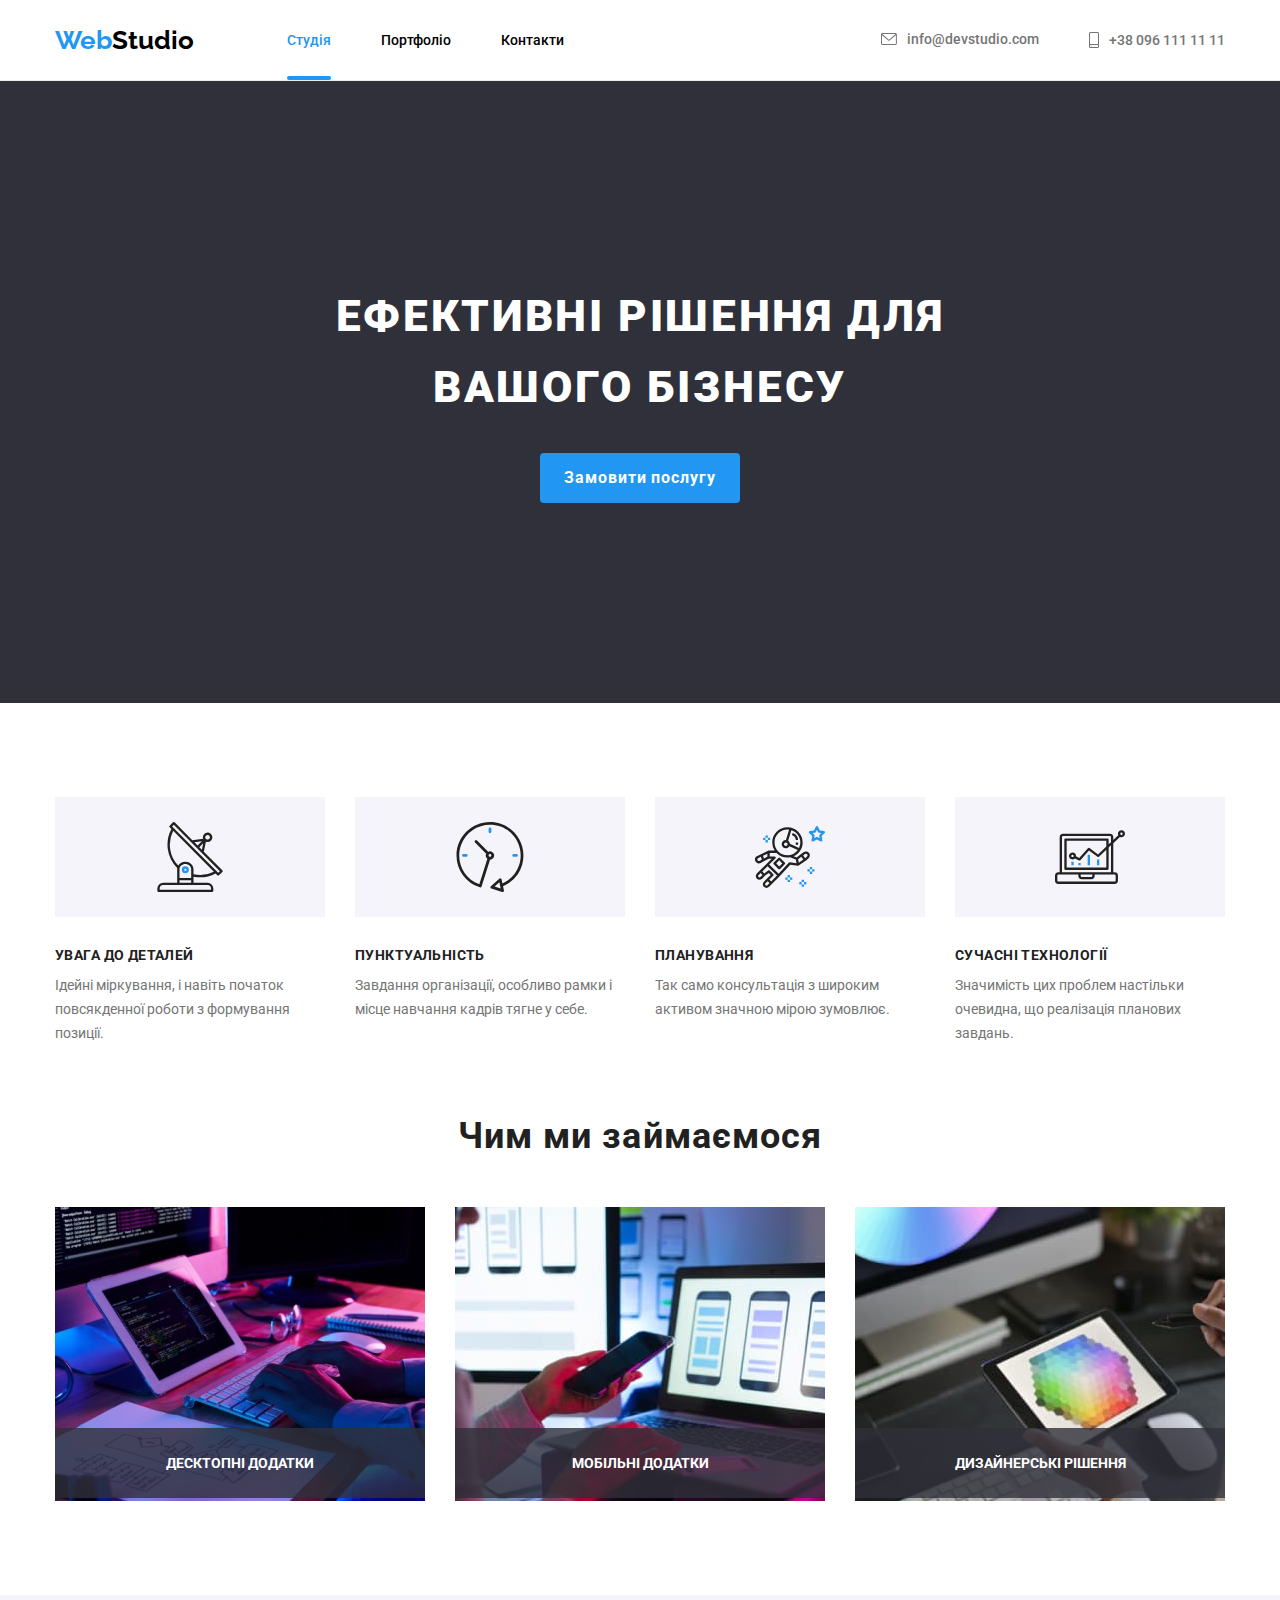
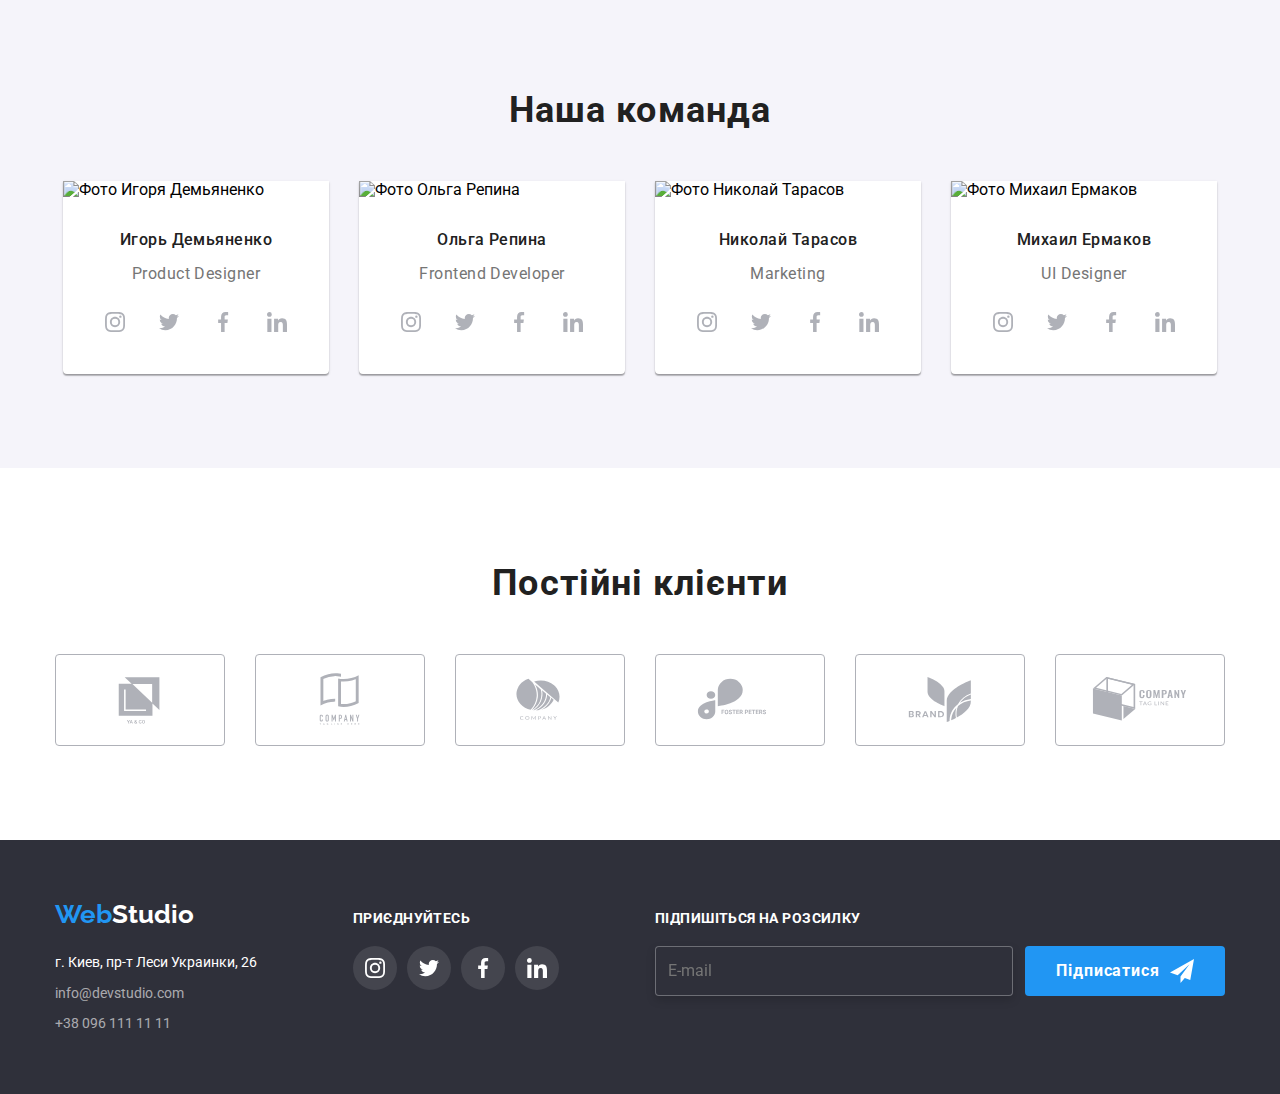
==== commit 6d3ee015: "edit" ====
--- a/index.html
+++ b/index.html
@@ -21,18 +21,19 @@
 <body>
   <!-- H E A D E R -->
   <header class="header">
-    <nav class="header__navigation">
-      <a href="" class="header__logo">Web<span>Studio</span></a>
-      <ul class="header__list">
-        <li>
-          <a href="./index.html" class="header__link current">Студія</a>
-        </li>
-        <li>
-          <a href="./portfolio.html" class="header__link">Портфоліо</a>
-        </li>
-        <!-- <li class="menu-item"> -->
-        <li><a href="" class="header__link">Контакти</a></li>
-      </ul>
+    <div class="container header-box">
+      <nav class="header__navigation">
+        <a href="" class="header__logo">Web<span>Studio</span></a>
+        <ul class="header__list">
+          <li>
+            <a href="./index.html" class="header__link current">Студія</a>
+          </li>
+          <li>
+            <a href="./portfolio.html" class="header__link">Портфоліо</a>
+          </li>
+          <li><a href="" class="header__link">Контакти</a></li>
+        </ul>
+      </nav>
       <ul class="header__contacts">
         <li class="header__contact__element">
           <a href="mailto:info@devstudio.com" class="header__contact__link">
@@ -43,106 +44,92 @@
         </li>
         <li class="header__contact__element">
           <a href="tel:0961111111" class="header__contact__link">
-            <svg class="header__contact__svg" width="16" height="12">
+            <svg class="header__contact__svg" width="10" height="16">
               <use href="./img/sprite.svg#icon-smartphone"></use>
             </svg>
             +38 096 111 11 11</a>
         </li>
       </ul>
-    </nav>
+
+      <button type="button" class="button-menu js-open-menu"><svg width="24" height="16">
+          <use href="./img/sprite.svg#icon-menu_24px"></use>
+        </svg></button>
+      <div class="js-menu-container menu">
+        <button type="button" class="js-close-menu menu-close"><svg width="40" height="40" viewBox="0 0 30 30"
+            xmlns="http://www.w3.org/2000/svg">
+            <path
+              d="M21 10.1079L19.8921 9L15.5 13.3921L11.1079 9L10 10.1079L14.3921 14.5L10 18.8921L11.1079 20L15.5 15.6079L19.8921 20L21 18.8921L16.6079 14.5L21 10.1079Z" />
+          </svg></button>
+
+
+
+        <ul class="menu-nav__list">
+          <li>
+            <a href="./index.html" class="menu-nav__link current">Студія</a>
+          </li>
+          <li>
+            <a href="./portfolio.html" class="menu-nav__link">Портфоліо</a>
+          </li>
+          <li><a href="" class="menu-nav__link">Контакти</a></li>
+        </ul>
+        <ul class="menu-contacts__list">
+          <li class="menu-contacts__item">
+            <a href="mailto:info@devstudio.com" class="menu-contacts__link accent">
+              info@devstudio.com</a>
+          </li>
+          <li class="menu-contacts__item">
+            <a href="tel:0961111111" class="menu-contacts__link">
+
+              +38 096 111 11 11</a>
+          </li>
+        </ul>
+        <ul class="soc-list__list">
+          <li class="soc-list__item">
+            <a href="" class="soc-list__link">
+              <p class="soc-list__text">Instagram</p>
+            </a>
+          </li>
+          <li class="soc-list__item">
+            <a href="" class="soc-list__link">
+              <p class="soc-list__text">Twitter</p>
+            </a>
+          </li>
+          <li class="soc-list__item">
+            <a href="" class="soc-list__link">
+              <p class="soc-list__text">Facebook</p>
+            </a>
+          </li>
+          <li class="soc-list__item">
+            <a href="" class="soc-list__link">
+              <p class="soc-list__text">LinkedIn</p>
+            </a>
+          </li>
+        </ul>
+      </div>
+    </div>
+
   </header>
   <main>
     <!-- H E R O -->
     <section>
       <div class="hero">
 
-        <h1 class="hero__title">Ефективні рішення для вашого бізнесу</h1>
-
-        <button data-modal-open class="hero__buttton">
-          Замовити послугу
-        </button>
-
-        <!-- MODALKA -->
-
-        <!-- <div class="backdrop is-hidden" data-modal>
-          <div class="modal">
-            <button data-modal-close class="modal__close-button">
-              <svg width="18" height="18">
-                <use href="./img/icons.svg#icon-close-modal"></use>
-              </svg>
-            </button>
-            <form class="modal__form">
-              <div class="modal__container">
-                <h3 class="modal__title">
-                  Залиште свої дані, ми вам передзвонимо
-                </h3>
-                <div class="modal__field">
-                  <label for="username">
-                    <span class="modal__field-title">Ім'я</span>
-                    <span class="modal__input-field">
-                      <input type="text" name="username" id="username" class="modal__input" required
-                        pattern="[a-zA-Zа-яА-Я]+">
-                      <span class="modal__icon">
-                        <svg width="12" height="12">
-                          <use href="./img/icons.svg#icon-Name"></use>
-                        </svg>
-                      </span>
-                    </span>
-                  </label>
-                </div>
-                <div class="modal__field">
-                  <label for="telnumber">
-                    <span class="modal__field-title">Телефон</span>
-                    <span class="modal__input-field">
-                      <input type="tel" name="telnumber" id="telnumber" class="modal__input" required
-                        pattern="[0-9]{3}-[0-9]{3}-[0-9]{2}-[0-9]{2}" title="xxx-xxx-xx-xx">
-                      <span class="modal__icon">
-                        <svg width="13" height="13">
-                          <use href="./img/icons.svg#icon-phone"></use>
-                        </svg>
-                      </span>
-                    </span>
-                  </label>
-                </div>
-                <div class="modal__field">
-                  <label for="email">
-                    <span class="modal__field-title">Пошта</span>
-                    <span class="modal__input-field">
-                      <input type="email" name="email" id="email" class="modal__input" required>
-                      <span class="modal-form-input-icon">
-                        <svg width="15" height="12" class="modal__icon">
-                          <use href="./img/icons.svg#icon-mail"></use>
-                        </svg>
-                      </span>
-                    </span>
-                  </label>
-                </div>
-                <div class="modal__field">
-                  <label for="user-messege">
-                    <span class="modal__field-title">Коментар</span>
-                    <textarea name="user-messege" id="user-messege" class="modal__comment"
-                      placeholder="Введите текст"></textarea>
-                  </label>
-                  <input id="user-political" type="checkbox" name="user-political" class="modal__descr visually-hidden">
-                  <label for="user-political" class="modal__descr-chek"> Погоджуюся з розсилкою та приймаю <a href=""
-                      class="modal__conditions">Умови договору</a></label>
-                  <button type="submit" class="modal__button">
-                    Відправити
-                  </button>
-                </div>
-              </div>
-
-
-            </form>
-          </div>
-        </div> -->
-
-        <!-- </button> -->
+        <div class="container">
+          <h1 class="hero__title">Ефективні рішення для вашого бізнесу</h1>
+
+          <button data-modal-open class="hero__buttton">
+            Замовити послугу
+          </button>
+        </div>
       </div>
     </section>
+    <!-- MODALKA -->
+
+
+
 
     <!-- P E R E V A G I -->
-    <!-- <section class="section">
+    <section class="section">
       <div class="container">
         <h2 class="visually-hidden">переваги</h2>
         <ul class="benefits">
@@ -199,10 +186,10 @@
           </li>
         </ul>
       </div>
-    </section> -->
+    </section>
 
     <!-- WHAT WE ARE DOING  -->
-    <!-- <section class="section1p">
+    <section class="section1p">
       <div class="container">
         <h2 class="h2-mainpage">Чим ми займаємося</h2>
 
@@ -221,16 +208,32 @@
           </li>
         </ul>
       </div>
-    </section> -->
+    </section>
     <!-- TEAM -->
-    <!-- <section class="team section">
-     
+    <section class="team section">
+
       <div class="container">
         <h2 class="h2-mainpage">Наша команда</h2>
         <ul class="not-together">
           <li>
             <div class="team__member">
-              <img src="./img/team_card1.jpg" width="270" alt="Фото Игоря Демьяненко " />
+              <picture>
+                <source srcset="
+                    ./img/desktop/team_card1.jpg    1x,
+                    ./img/desktop/team_card1@2x.jpg  2x
+                  " media="(min-width: 1200px)" />
+
+                <source srcset="
+                ./img/tablet/team_card1.jpg    1x,
+                ./img/tablet/team_card1@2x.jpg  2x
+                  " media="(min-width: 768px)" />
+
+                <source srcset="
+                ./img/mobile/team_card1.jpg    1x,
+                ./img/mobile/team_card1@2x.jpg  2x
+                  " media="(max-width: 767px)" />
+                <img src=" ./img/mobile/team_card1.jpg" alt="Фото Игоря Демьяненко" />
+              </picture>
               <div class="team__posterr">
                 <h3 class="team__name">Игорь Демьяненко</h3>
                 <p lang="en" class="team__specialty">Product Designer</p>
@@ -269,7 +272,23 @@
           </li>
           <li>
             <div class="team__member">
-              <img src="./img/team_card2.jpg" width="270" alt="Фото Ольга Репина" />
+              <picture>
+                <source srcset="
+                    ./img/desktop/team_card2.jpg    1x,
+                    ./img/desktop/team_card2@2x.jpg  2x
+                  " media="(min-width: 1200px)" />
+
+                <source srcset="
+                ./img/tablet/team_card2.jpg    1x,
+                ./img/tablet/team_card2@2x.jpg  2x
+                  " media="(min-width: 768px)" />
+
+                <source srcset="
+                ./img/mobile/team_card2.jpg    1x,
+                ./img/mobile/team_card2@2x.jpg  2x
+                  " media="(max-width: 767px)" />
+                <img src=" ./img/mobile/team_card2.jpg" alt="Фото Ольга Репина" />
+              </picture>
               <div class="team__posterr">
                 <h3 class="team__name">Ольга Репина</h3>
                 <p lang="en" class="team__specialty">Frontend Developer</p>
@@ -308,7 +327,24 @@
           </li>
           <li>
             <div class="team__member">
-              <img src="./img/team_card3.jpg" width="270" alt="Фото Николай Тарасов" />
+
+              <picture>
+                <source srcset="
+                    ./img/desktop/team_card3.jpg    1x,
+                    ./img/desktop/team_card3@2x.jpg  2x
+                  " media="(min-width: 1200px)" />
+
+                <source srcset="
+                ./img/tablet/team_card3.jpg    1x,
+                ./img/tablet/team_card3@2x.jpg  2x
+                  " media="(min-width: 768px)" />
+
+                <source srcset="
+                ./img/mobile/team_card3.jpg    1x,
+                ./img/mobile/team_card3@2x.jpg  2x
+                  " media="(max-width: 767px)" />
+                <img src=" ./img/mobile/team_card3.jpg" alt="Фото Николай Тарасов" />
+              </picture>
               <div class="team__posterr">
                 <h3 class="team__name">Николай Тарасов</h3>
                 <p lang="en" class="team__specialty">Marketing</p>
@@ -347,7 +383,24 @@
           </li>
           <li>
             <div class="team__member">
-              <img src="./img/team_card4.jpg" width="270" alt="Фото Михаил Ермаков" />
+
+              <picture>
+                <source srcset="
+                    ./img/desktop/team_card4.jpg    1x,
+                    ./img/desktop/team_card4@2x.jpg  2x
+                  " media="(min-width: 1200px)" />
+
+                <source srcset="
+                ./img/tablet/team_card4.jpg    1x,
+                ./img/tablet/team_card4@2x.jpg  2x
+                  " media="(min-width: 768px)" />
+
+                <source srcset="
+                ./img/mobile/team_card4.jpg    1x,
+                ./img/mobile/team_card4@2x.jpg  2x
+                  " media="(max-width: 767px)" />
+                <img src=" ./img/mobile/team_card4.jpg" alt="Фото Михаил Ермаков" />
+              </picture>
               <div class="team__posterr">
                 <h3 class="team__name">Михаил Ермаков</h3>
                 <p lang="en" class="team__specialty">UI Designer</p>
@@ -386,12 +439,12 @@
           </li>
         </ul>
       </div>
-    </section> -->
+    </section>
     <!-- C U S T O M E R S -->
-    <!-- <section class="section">
+    <section class="section">
       <div class="container">
         <h2 class="h2-mainpage">Постійні клієнти</h2>
-        
+
 
         <ul class="not-together">
           <li>
@@ -438,14 +491,14 @@
           </li>
         </ul>
       </div>
-    </section> -->
+    </section>
   </main>
 
   <!-- F  O  O  T  E  R  -->
-  <!-- <footer class="footer">
-    <div class="footer-container">
-
-      <address>
+  <footer class="footer">
+    <div class="footer-container container">
+
+      <address class="address">
         <a href="./index.html" class="footer__logo">Web<span>Studio</span></a>
         <ul class="footer__list">
           <li>
@@ -497,12 +550,12 @@
         </ul>
       </div>
 
-     
-      <div>
-        <p class="footer__title">Підпишіться на россилку</p>
+
+      <div class="footer-box">
+        <p class="footer__title">Підпишіться на розсилку</p>
         <form class="footer__form">
-          <label for="E-mail">
-            <input type="email" name="E-mail" id="E-mail" placeholder="E-mail" class="footer__input-main" required>
+          <label class="footer-box_label">
+            <input type="email" name="E-mail" placeholder="E-mail" class="footer__input-main" required>
           </label>
           <button data-modal-open class="footer__buttons">
             Підписатися
@@ -513,10 +566,82 @@
         </form>
       </div>
     </div>
-  </footer> -->
-
-
-  <script src="./JS/modal.js"></script>
+  </footer>
+
+  <div class="backdrop is-hidden" data-modal>
+    <div class="modal">
+      <button data-modal-close class="modal__close-button">
+        <svg width="18" height="18">
+          <use href="./img/icons.svg#icon-close-modal"></use>
+        </svg>
+      </button>
+      <form class="modal__form">
+        <div class="modal__container">
+          <h3 class="modal__title">
+            Залиште свої дані, ми вам передзвонимо
+          </h3>
+          <div class="modal__field">
+            <label for="username">
+              <span class="modal__field-title">Ім'я</span>
+              <span class="modal__input-field">
+                <input type="text" name="username" id="username" class="modal__input" required
+                  pattern="[a-zA-Zа-яА-Я]+">
+                <span class="modal__icon">
+                  <svg width="12" height="12">
+                    <use href="./img/icons.svg#icon-Name"></use>
+                  </svg>
+                </span>
+              </span>
+            </label>
+          </div>
+          <div class="modal__field">
+            <label for="telnumber">
+              <span class="modal__field-title">Телефон</span>
+              <span class="modal__input-field">
+                <input type="tel" name="telnumber" id="telnumber" class="modal__input" required
+                  pattern="[0-9]{3}-[0-9]{3}-[0-9]{2}-[0-9]{2}" title="xxx-xxx-xx-xx">
+                <span class="modal__icon">
+                  <svg width="13" height="13">
+                    <use href="./img/icons.svg#icon-phone"></use>
+                  </svg>
+                </span>
+              </span>
+            </label>
+          </div>
+          <div class="modal__field">
+            <label for="email">
+              <span class="modal__field-title">Пошта</span>
+              <span class="modal__input-field">
+                <input type="email" name="email" id="email" class="modal__input" required>
+                <span class="modal-form-input-icon">
+                  <svg width="15" height="12" class="modal__icon">
+                    <use href="./img/icons.svg#icon-mail"></use>
+                  </svg>
+                </span>
+              </span>
+            </label>
+          </div>
+          <div class="modal__field">
+            <label for="user-messege">
+              <span class="modal__field-title">Коментар</span>
+              <textarea name="user-messege" id="user-messege" class="modal__comment"
+                placeholder="Введите текст"></textarea>
+            </label>
+            <input id="user-political" type="checkbox" name="user-political" class="modal__descr visually-hidden">
+            <label for="user-political" class="modal__descr-chek"> Погоджуюся з розсилкою та приймаю <a href=""
+                class="modal__conditions">Умови договору</a></label>
+            <button type="submit" class="modal__button">
+              Відправити
+            </button>
+          </div>
+        </div>
+
+
+      </form>
+    </div>
+  </div>
+  <script src="./js/modal.js"></script>
+  <script src="./js/mobile-menu.js"></script>
 </body>
 
 </html>--- a/css/main.css
+++ b/css/main.css
@@ -77,12 +77,18 @@
   padding: 0px;
 }
 
-.body {
+body {
   color: var(--primary-text-color);
   font-family: "Roboto";
   height: 100%;
   margin: 0px;
   padding: 0px;
+}
+
+img {
+  display: block;
+  max-width: 100%;
+  height: auto;
 }
 
 /*--------- GENERAL-------=====-- */
@@ -115,7 +121,27 @@
   display: -webkit-box;
   display: -ms-flexbox;
   display: flex;
+  -webkit-box-orient: vertical;
+  -webkit-box-direction: normal;
+      -ms-flex-direction: column;
+          flex-direction: column;
+  -ms-flex-wrap: wrap;
+      flex-wrap: wrap;
   gap: 30px;
+  -webkit-box-align: center;
+      -ms-flex-align: center;
+          align-items: center;
+}
+@media screen and (min-width: 480px) {
+  .not-together {
+    -webkit-box-orient: horizontal;
+    -webkit-box-direction: normal;
+        -ms-flex-direction: row;
+            flex-direction: row;
+    -webkit-box-pack: center;
+        -ms-flex-pack: center;
+            justify-content: center;
+  }
 }
 
 .p-mainpage {
@@ -140,10 +166,16 @@
   justify-content: center;
   font-style: normal;
   font-weight: 700;
-  font-size: 36px;
-  line-height: 42px;
+  font-size: 28px;
+  line-height: 1.1785714286;
   letter-spacing: 0.03em;
   color: var(--h2-h3-text-color);
+}
+@media screen and (min-width: 1200px) {
+  .h2-mainpage {
+    font-size: 36px;
+    line-height: 1.1666666667;
+  }
 }
 
 .h3main-page {
@@ -154,40 +186,89 @@
   line-height: 16px;
   letter-spacing: 0.03em;
   text-transform: uppercase;
-  display: -webkit-box;
-  display: -ms-flexbox;
-  display: flex;
   margin-bottom: 10px;
   margin-top: 30px;
 }
 
 /* всі контейнери width: 1170px; */
 .container {
-  width: 1170px;
+  width: 100%;
+  padding-left: 15px;
+  padding-right: 15px;
   margin-left: auto;
   margin-right: auto;
 }
+@media screen and (min-width: 480px) {
+  .container {
+    width: 480px;
+  }
+}
+@media screen and (min-width: 768px) {
+  .container {
+    width: 768px;
+  }
+}
+@media screen and (min-width: 1200px) {
+  .container {
+    width: 1200px;
+  }
+}
 
 .footer-container {
-  width: 1170px;
-  margin-left: auto;
-  margin-right: auto;
-  display: -webkit-box;
-  display: -ms-flexbox;
-  display: flex;
-  -webkit-box-align: baseline;
-      -ms-flex-align: baseline;
-          align-items: baseline;
-  gap: 94px;
+  display: -webkit-box;
+  display: -ms-flexbox;
+  display: flex;
+  -webkit-box-orient: vertical;
+  -webkit-box-direction: normal;
+      -ms-flex-direction: column;
+          flex-direction: column;
+  -webkit-box-align: center;
+      -ms-flex-align: center;
+          align-items: center;
+  gap: 60px;
+}
+@media screen and (min-width: 768px) {
+  .footer-container {
+    -webkit-box-orient: horizontal;
+    -webkit-box-direction: normal;
+        -ms-flex-direction: row;
+            flex-direction: row;
+    -ms-flex-pack: distribute;
+        justify-content: space-around;
+    -webkit-box-align: baseline;
+        -ms-flex-align: baseline;
+            align-items: baseline;
+    -ms-flex-wrap: wrap;
+        flex-wrap: wrap;
+  }
+}
+@media screen and (min-width: 1200px) {
+  .footer-container {
+    -webkit-box-pack: justify;
+        -ms-flex-pack: justify;
+            justify-content: space-between;
+    gap: 0;
+  }
 }
 
 .section {
-  padding-top: 94px;
+  padding-top: 60px;
+  padding-bottom: 60px;
+}
+@media screen and (min-width: 1200px) {
+  .section {
+    padding: 94px 0;
+  }
+}
+
+.section1p {
+  display: none;
   padding-bottom: 94px;
 }
-
-.section1p {
-  padding-bottom: 94px;
+@media screen and (min-width: 1200px) {
+  .section1p {
+    display: block;
+  }
 }
 
 .container1 {
@@ -208,11 +289,11 @@
 
 .header__logo {
   color: var(--logo-color);
-  font-weight: bold;
+  font-weight: 700;
   font-size: 26px;
-  font-family: "Raleway";
-  line-height: 190.75%;
-  margin-right: 43px;
+  font-family: "Raleway", sans-serif;
+  line-height: 1.1666666667;
+  padding: 16px 0;
   -webkit-transition: color var(--transition-dur-func);
   transition: color var(--transition-dur-func);
 }
@@ -221,6 +302,18 @@
 }
 .header__logo > span {
   color: var(--primary-text-color);
+}
+@media screen and (min-width: 768px) {
+  .header__logo {
+    margin-right: 88px;
+    padding: 26px 0;
+  }
+}
+@media screen and (min-width: 1200px) {
+  .header__logo {
+    margin-right: 93px;
+    padding: 25px 0;
+  }
 }
 
 .backdrop {
@@ -232,6 +325,7 @@
   background-color: rgba(0, 0, 0, 0.2);
   -webkit-transition: background-color var(--transition-dur-func);
   transition: background-color var(--transition-dur-func);
+  overflow: scroll;
 }
 .backdrop.is-hidden {
   visibility: visible;
@@ -308,18 +402,28 @@
   -webkit-box-align: center;
       -ms-flex-align: center;
           align-items: center;
-  -webkit-transform: translate(-50%, -50%);
-          transform: translate(-50%, -50%);
-  top: 50%;
+  -webkit-transform: translateX(-50%);
+          transform: translateX(-50%);
+  top: 20px;
   left: 50%;
-  width: 528px;
-  height: 580px;
+  max-width: 450px;
+  width: 90%;
+  min-height: 580px;
   background-color: #ffffff;
   -webkit-box-shadow: 0px 1px 3px rgba(0, 0, 0, 0.12), 0px 1px 1px rgba(0, 0, 0, 0.14), 0px 2px 1px rgba(0, 0, 0, 0.2);
           box-shadow: 0px 1px 3px rgba(0, 0, 0, 0.12), 0px 1px 1px rgba(0, 0, 0, 0.14), 0px 2px 1px rgba(0, 0, 0, 0.2);
   border-radius: 4px;
   -webkit-transition: background-color var(--transition-dur-func);
   transition: background-color var(--transition-dur-func);
+}
+@media screen and (min-width: 1200px) {
+  .modal {
+    width: 528px;
+    max-width: none;
+    top: 50%;
+    -webkit-transform: translate(-50%, -50%);
+            transform: translate(-50%, -50%);
+  }
 }
 
 .modal__form {
@@ -468,7 +572,7 @@
   font-family: "Roboto";
   font-style: normal;
   font-weight: 400;
-  font-size: 14px;
+  font-size: 6px;
   line-height: 24px;
   margin-bottom: 20px;
   margin-top: 20px;
@@ -477,6 +581,11 @@
   -webkit-box-pack: center;
       -ms-flex-pack: center;
           justify-content: center;
+}
+@media screen and (min-width: 480px) {
+  .modal__descr-chek {
+    font-size: 12px;
+  }
 }
 .modal__descr-chek::before {
   margin-right: 9px;
@@ -508,6 +617,26 @@
   display: -webkit-box;
   display: -ms-flexbox;
   display: flex;
+  -webkit-box-orient: vertical;
+  -webkit-box-direction: normal;
+      -ms-flex-direction: column;
+          flex-direction: column;
+  -webkit-box-align: center;
+      -ms-flex-align: center;
+          align-items: center;
+  -webkit-box-pack: center;
+      -ms-flex-pack: center;
+          justify-content: center;
+  gap: 20px;
+}
+@media screen and (min-width: 1200px) {
+  .footer__form {
+    gap: 12px;
+    -webkit-box-orient: horizontal;
+    -webkit-box-direction: normal;
+        -ms-flex-direction: row;
+            flex-direction: row;
+  }
 }
 
 .footer__input-main {
@@ -515,12 +644,25 @@
   -webkit-filter: drop-shadow(0px 4px 4px rgba(0, 0, 0, 0.15));
           filter: drop-shadow(0px 4px 4px rgba(0, 0, 0, 0.15));
   border-radius: 4px;
-  width: 358px;
+  width: 100%;
   height: 50px;
   padding-left: 12px;
   color: rgba(255, 255, 255, 0.6);
   background-color: var(--back-ground-color);
   font-size: 16px;
+}
+@media screen and (min-width: 768px) {
+  .footer__input-main {
+    width: 450px;
+    margin: 0 auto;
+    display: block;
+  }
+}
+@media screen and (min-width: 1200px) {
+  .footer__input-main {
+    width: 358px;
+    margin: 0;
+  }
 }
 
 .footer__input-portfolio {
@@ -540,13 +682,50 @@
   display: -webkit-box;
   display: -ms-flexbox;
   display: flex;
+  -webkit-box-orient: vertical;
+  -webkit-box-direction: normal;
+      -ms-flex-direction: column;
+          flex-direction: column;
   gap: 30px;
+  -ms-flex-wrap: wrap;
+      flex-wrap: wrap;
+  -webkit-box-align: center;
+      -ms-flex-align: center;
+          align-items: center;
+}
+@media screen and (min-width: 768px) {
+  .benefits {
+    -webkit-box-orient: horizontal;
+    -webkit-box-direction: normal;
+        -ms-flex-direction: row;
+            flex-direction: row;
+    -webkit-box-pack: center;
+        -ms-flex-pack: center;
+            justify-content: center;
+  }
 }
 
 /* загальний клас для розміщення переваг */
 .benefits__item {
-  width: 270px;
+  width: 100%;
   height: 224px;
+  text-align: center;
+}
+@media screen and (min-width: 480px) {
+  .benefits__item {
+    width: 450px;
+  }
+}
+@media screen and (min-width: 768px) {
+  .benefits__item {
+    text-align: start;
+    width: 354px;
+  }
+}
+@media screen and (min-width: 1200px) {
+  .benefits__item {
+    width: 270px;
+  }
 }
 
 .benefits__svg {
@@ -559,7 +738,6 @@
   -webkit-box-align: center;
   -ms-flex-align: center;
   align-items: center;
-  width: 270px;
   height: 120px;
   background-color: #f5f4fa;
 }
@@ -754,11 +932,21 @@
   display: -webkit-box;
   display: -ms-flexbox;
   display: flex;
+  -webkit-box-pack: center;
+      -ms-flex-pack: center;
+          justify-content: center;
   margin-bottom: 20px;
   color: var(--logo-color);
   font-weight: bold;
   font-size: 26px;
   font-family: "Raleway", "sans-serif";
+}
+@media screen and (min-width: 1200px) {
+  .footer__logo {
+    -webkit-box-pack: start;
+        -ms-flex-pack: start;
+            justify-content: flex-start;
+  }
 }
 .footer__logo > span {
   color: var(--white-main-color);
@@ -810,6 +998,12 @@
   letter-spacing: 0.03em;
   margin-bottom: 20px;
   text-transform: uppercase;
+  text-align: center;
+}
+@media screen and (min-width: 1200px) {
+  .footer__title {
+    text-align: start;
+  }
 }
 
 .footer__link {
@@ -857,7 +1051,6 @@
 .footer__buttons {
   display: -webkit-box;
   display: -ms-flexbox;
-  margin-left: 12px;
   display: flex;
   background-color: var(--logo-color);
   color: var(--white-main-color);
@@ -885,12 +1078,36 @@
   background-color: var(--back-gtound-key-kolor);
 }
 
+.address {
+  text-align: center;
+}
+@media screen and (min-width: 1200px) {
+  .address {
+    text-align: start;
+  }
+}
+
+.footer-box {
+  width: 100%;
+}
+@media screen and (min-width: 1200px) {
+  .footer-box {
+    width: auto;
+  }
+}
+
+.footer-box_label {
+  width: 100%;
+}
+@media screen and (min-width: 1200px) {
+  .footer-box_label {
+    width: auto;
+  }
+}
+
 /* H E A D E R */
 .header {
-  border-bottom: Solid 1px #ececec;
-  height: 80px;
-  padding-left: 215px;
-  padding-right: 215px;
+  border-bottom: solid 1px #ececec;
   display: -webkit-box;
   display: -ms-flexbox;
   display: flex;
@@ -902,6 +1119,18 @@
   justify-content: space-between;
 }
 
+.header-box {
+  display: -webkit-box;
+  display: -ms-flexbox;
+  display: flex;
+  -webkit-box-pack: justify;
+      -ms-flex-pack: justify;
+          justify-content: space-between;
+  -webkit-box-align: center;
+      -ms-flex-align: center;
+          align-items: center;
+}
+
 /* розсунення елементів навігації сайту */
 .header__navigation {
   display: -webkit-box;
@@ -910,18 +1139,20 @@
   -webkit-box-align: center;
   -ms-flex-align: center;
   align-items: center;
-  width: 1200px;
-  margin-left: auto;
-  margin-right: auto;
-  font-family: "Roboto";
   font-weight: 500;
 }
 
 /* навігація сайту */
 .header__list {
-  display: -webkit-box;
-  display: -ms-flexbox;
-  display: flex;
+  display: none;
+}
+@media screen and (min-width: 768px) {
+  .header__list {
+    display: -webkit-box;
+    display: -ms-flexbox;
+    display: flex;
+    gap: 50px;
+  }
 }
 
 .header__link {
@@ -930,7 +1161,9 @@
   font-size: 14px;
   line-height: 100%;
   padding: 32px 0px;
-  margin-left: 50px;
+  display: -webkit-box;
+  display: -ms-flexbox;
+  display: flex;
   -webkit-transition: color var(--transition-dur-func);
   transition: color var(--transition-dur-func);
 }
@@ -951,21 +1184,39 @@
   height: 4px;
   -webkit-box-sizing: border-box;
   box-sizing: border-box;
-  bottom: 0;
+  bottom: -1px;
   left: 0;
 }
 
 /* розсунення елементів навігації */
 /* класс контакти хедера */
 .header__contacts {
-  margin-left: auto;
-  display: -webkit-box;
-  display: -ms-flexbox;
-  display: flex;
-}
-
-.header__contact__element:not(:last-child) {
-  padding-right: 47px;
+  display: none;
+}
+@media screen and (min-width: 768px) {
+  .header__contacts {
+    margin-left: auto;
+    display: -webkit-box;
+    display: -ms-flexbox;
+    display: flex;
+    -webkit-box-orient: vertical;
+    -webkit-box-direction: normal;
+        -ms-flex-direction: column;
+            flex-direction: column;
+    gap: 10px;
+    -webkit-box-pack: start;
+        -ms-flex-pack: start;
+            justify-content: flex-start;
+  }
+}
+@media screen and (min-width: 1200px) {
+  .header__contacts {
+    -webkit-box-orient: horizontal;
+    -webkit-box-direction: normal;
+        -ms-flex-direction: row;
+            flex-direction: row;
+    gap: 50px;
+  }
 }
 
 /* посилання на номер телефону та е-mail */
@@ -977,17 +1228,12 @@
   font-weight: 500;
   font-size: 14px;
   line-height: 102.5625%;
-  padding: 32px 0px;
   -webkit-box-align: center;
   -ms-flex-align: center;
   align-items: center;
   -webkit-transition: color 750ms cubic-bezier(0.4, 0, 0.2, 1);
   transition: color 750ms cubic-bezier(0.4, 0, 0.2, 1);
   /* покраска SVG при ховері і фокусі */
-}
-.header__contact__link::before {
-  content: "";
-  margin-right: 10px;
 }
 .header__contact__link:hover, .header__contact__link:focus {
   color: var(--logo-color);
@@ -1016,13 +1262,59 @@
 
 /* -------END--HEADER------------------------- */
 .hero {
-  background-image: -webkit-gradient(linear, left top, left bottom, from(rgba(47, 48, 58, 0.4)), to(rgba(47, 48, 58, 0.4))), url(../img/Img-14.jpg);
-  background-image: linear-gradient(rgba(47, 48, 58, 0.4), rgba(47, 48, 58, 0.4)), url(../img/Img-14.jpg);
   background-size: cover;
   background-color: var(--back-ground-color);
-  max-width: 1600px;
+  background-position: center;
+  max-width: 480px;
   margin: 0 auto;
-  padding: 200px 0px;
+  padding: 118px 0px;
+}
+@media screen and (min-device-pixel-ratio: 1) and (max-width: 767px), (-webkit-min-device-pixel-ratio: 1), (min-resolution: 96dpi), (min-resolution: 1dppx) {
+  .hero {
+    background-image: -webkit-gradient(linear, left top, left bottom, from(rgba(47, 48, 58, 0.4)), to(rgba(47, 48, 58, 0.4))), url(../img/mobile/hero.jpg);
+    background-image: linear-gradient(rgba(47, 48, 58, 0.4), rgba(47, 48, 58, 0.4)), url(../img/mobile/hero.jpg);
+  }
+}
+@media screen and (min-device-pixel-ratio: 2) and (max-width: 767px), (-webkit-min-device-pixel-ratio: 2), (min-resolution: 192dpi), (min-resolution: 2dppx) {
+  .hero {
+    background-image: -webkit-gradient(linear, left top, left bottom, from(rgba(47, 48, 58, 0.4)), to(rgba(47, 48, 58, 0.4))), url(../img/mobile/hero@2x.jpg);
+    background-image: linear-gradient(rgba(47, 48, 58, 0.4), rgba(47, 48, 58, 0.4)), url(../img/mobile/hero@2x.jpg);
+  }
+}
+@media screen and (min-device-pixel-ratio: 1) and (min-width: 768px), (-webkit-min-device-pixel-ratio: 1), (min-resolution: 96dpi), (min-resolution: 1dppx) {
+  .hero {
+    background-image: -webkit-gradient(linear, left top, left bottom, from(rgba(47, 48, 58, 0.4)), to(rgba(47, 48, 58, 0.4))), url(../img/tablet/hero.jpg);
+    background-image: linear-gradient(rgba(47, 48, 58, 0.4), rgba(47, 48, 58, 0.4)), url(../img/tablet/hero.jpg);
+  }
+}
+@media screen and (min-device-pixel-ratio: 2) and (min-width: 768px), (-webkit-min-device-pixel-ratio: 2), (min-resolution: 192dpi), (min-resolution: 2dppx) {
+  .hero {
+    background-image: -webkit-gradient(linear, left top, left bottom, from(rgba(47, 48, 58, 0.4)), to(rgba(47, 48, 58, 0.4))), url(../img/tablet/hero@2x.jpg);
+    background-image: linear-gradient(rgba(47, 48, 58, 0.4), rgba(47, 48, 58, 0.4)), url(../img/tablet/hero@2x.jpg);
+  }
+}
+@media screen and (min-device-pixel-ratio: 1) and (min-width: 1200px), (-webkit-min-device-pixel-ratio: 1), (min-resolution: 96dpi), (min-resolution: 1dppx) {
+  .hero {
+    background-image: -webkit-gradient(linear, left top, left bottom, from(rgba(47, 48, 58, 0.4)), to(rgba(47, 48, 58, 0.4))), url(../img/desktop/hero.jpg);
+    background-image: linear-gradient(rgba(47, 48, 58, 0.4), rgba(47, 48, 58, 0.4)), url(../img/desktop/hero.jpg);
+  }
+}
+@media screen and (min-device-pixel-ratio: 2) and (min-width: 1200px), (-webkit-min-device-pixel-ratio: 2), (min-resolution: 192dpi), (min-resolution: 2dppx) {
+  .hero {
+    background-image: -webkit-gradient(linear, left top, left bottom, from(rgba(47, 48, 58, 0.4)), to(rgba(47, 48, 58, 0.4))), url(../img/desktop/hero@2x.jpg);
+    background-image: linear-gradient(rgba(47, 48, 58, 0.4), rgba(47, 48, 58, 0.4)), url(../img/desktop/hero@2x.jpg);
+  }
+}
+@media screen and (min-width: 768px) {
+  .hero {
+    max-width: 768px;
+  }
+}
+@media screen and (min-width: 1200px) {
+  .hero {
+    max-width: 1600px;
+    padding: 200px 0;
+  }
 }
 
 .hero__title {
@@ -1030,22 +1322,28 @@
   display: -ms-flexbox;
   display: flex;
   text-align: center;
-  height: 120px;
   color: var(--white-main-color);
   -webkit-box-pack: center;
       -ms-flex-pack: center;
           justify-content: center;
   letter-spacing: 0.06em;
-  line-height: 1.37;
+  line-height: 1.6153846154;
   text-transform: uppercase;
-  font-size: 44px;
+  font-size: 26px;
   font-weight: 900;
   margin: 0 auto;
-  margin-bottom: 35px;
-  max-width: 695px;
-  -webkit-box-align: center;
-      -ms-flex-align: center;
-          align-items: center;
+  margin-bottom: 30px;
+  max-width: 360px;
+  -webkit-box-align: center;
+      -ms-flex-align: center;
+          align-items: center;
+}
+@media screen and (min-width: 1200px) {
+  .hero__title {
+    font-size: 44px;
+    width: 700px;
+    max-width: none;
+  }
 }
 
 /* Кнопка HERO */
@@ -1058,10 +1356,9 @@
   width: 200px;
   height: 50px;
   border: var(--back-ground-color);
-  font-family: "Roboto";
-  font-style: normal;
   font-weight: 700;
   font-size: 16px;
+  letter-spacing: 0.06em;
   margin: 0 auto;
   -webkit-box-align: center;
       -ms-flex-align: center;
@@ -1077,6 +1374,153 @@
   background-color: var(--back-gtound-key-kolor);
 }
 
+.button-menu {
+  width: 40px;
+  height: 40px;
+  border: none;
+  background-color: transparent;
+  fill: var(--h2-h3-text-color);
+}
+@media screen and (min-width: 768px) {
+  .button-menu {
+    display: none;
+  }
+}
+
+.menu {
+  position: fixed;
+  top: 0;
+  left: 0;
+  width: 100vw;
+  height: 100vh;
+  display: -webkit-box;
+  display: -ms-flexbox;
+  display: flex;
+  -webkit-box-orient: vertical;
+  -webkit-box-direction: normal;
+      -ms-flex-direction: column;
+          flex-direction: column;
+  padding: 48px 40px;
+  background-color: var(--white-main-color);
+  z-index: 999;
+  -webkit-transform: translateX(100%);
+          transform: translateX(100%);
+  -webkit-transition: -webkit-transform 250ms ease-in-out;
+  transition: -webkit-transform 250ms ease-in-out;
+  transition: transform 250ms ease-in-out;
+  transition: transform 250ms ease-in-out, -webkit-transform 250ms ease-in-out;
+}
+
+.menu.is-open {
+  -webkit-transform: translateX(0);
+          transform: translateX(0);
+}
+
+.menu-close {
+  position: absolute;
+  top: 10px;
+  right: 15px;
+  width: 40px;
+  height: 40px;
+  background-color: transparent;
+  border: none;
+}
+.menu-close:hover, .menu-close:focus {
+  fill: var(--logo-color);
+}
+
+.menu-nav__list {
+  display: -webkit-box;
+  display: -ms-flexbox;
+  display: flex;
+  -webkit-box-orient: vertical;
+  -webkit-box-direction: normal;
+      -ms-flex-direction: column;
+          flex-direction: column;
+  gap: 32px;
+}
+
+.menu-nav__link {
+  font-weight: 500;
+  font-size: 40px;
+  line-height: 1.175;
+  letter-spacing: 0.02em;
+  color: var(--h2-h3-text-color);
+}
+.menu-nav__link:hover, .menu-nav__link:focus {
+  color: var(--logo-color);
+}
+
+.current {
+  color: var(--logo-color);
+}
+
+.menu-contacts__list {
+  display: -webkit-box;
+  display: -ms-flexbox;
+  display: flex;
+  -webkit-box-orient: vertical;
+  -webkit-box-direction: normal;
+      -ms-flex-direction: column;
+          flex-direction: column;
+  gap: 32px;
+  margin-top: auto;
+  margin-bottom: 64px;
+}
+
+.menu-contacts__link {
+  font-weight: 500;
+  font-size: 24px;
+  line-height: 1.1666666667;
+  letter-spacing: 0.02em;
+  color: var(--color-link);
+}
+.menu-contacts__link:hover, .menu-contacts__link:focus {
+  color: var(--logo-color);
+}
+.menu-contacts__link.accent {
+  color: var(--logo-color);
+}
+@media screen and (min-width: 480px) {
+  .menu-contacts__link.accent {
+    font-size: 34px;
+  }
+}
+
+.soc-list__list {
+  display: -webkit-box;
+  display: -ms-flexbox;
+  display: flex;
+  gap: 20px;
+}
+
+.soc-list__text {
+  font-weight: 500;
+  font-size: 10px;
+  line-height: 1.2222222222;
+  letter-spacing: 0.02em;
+  color: var(--logo-color);
+}
+@media screen and (min-width: 480px) {
+  .soc-list__text {
+    font-size: 18px;
+  }
+}
+
+.soc-list__item:not(:last-child) {
+  position: relative;
+}
+
+.soc-list__item:not(:last-child)::after {
+  content: "";
+  width: 1px;
+  height: 100%;
+  background-color: rgba(33, 33, 33, 0.2);
+  position: absolute;
+  right: -10px;
+  top: 0;
+}
+
 .main-portfolio {
   padding-top: 94px;
   padding-bottom: 94px;
@@ -1091,6 +1535,7 @@
   -webkit-box-pack: center;
       -ms-flex-pack: center;
           justify-content: center;
+  gap: 9px;
 }
 
 .main-portfolio__button {
